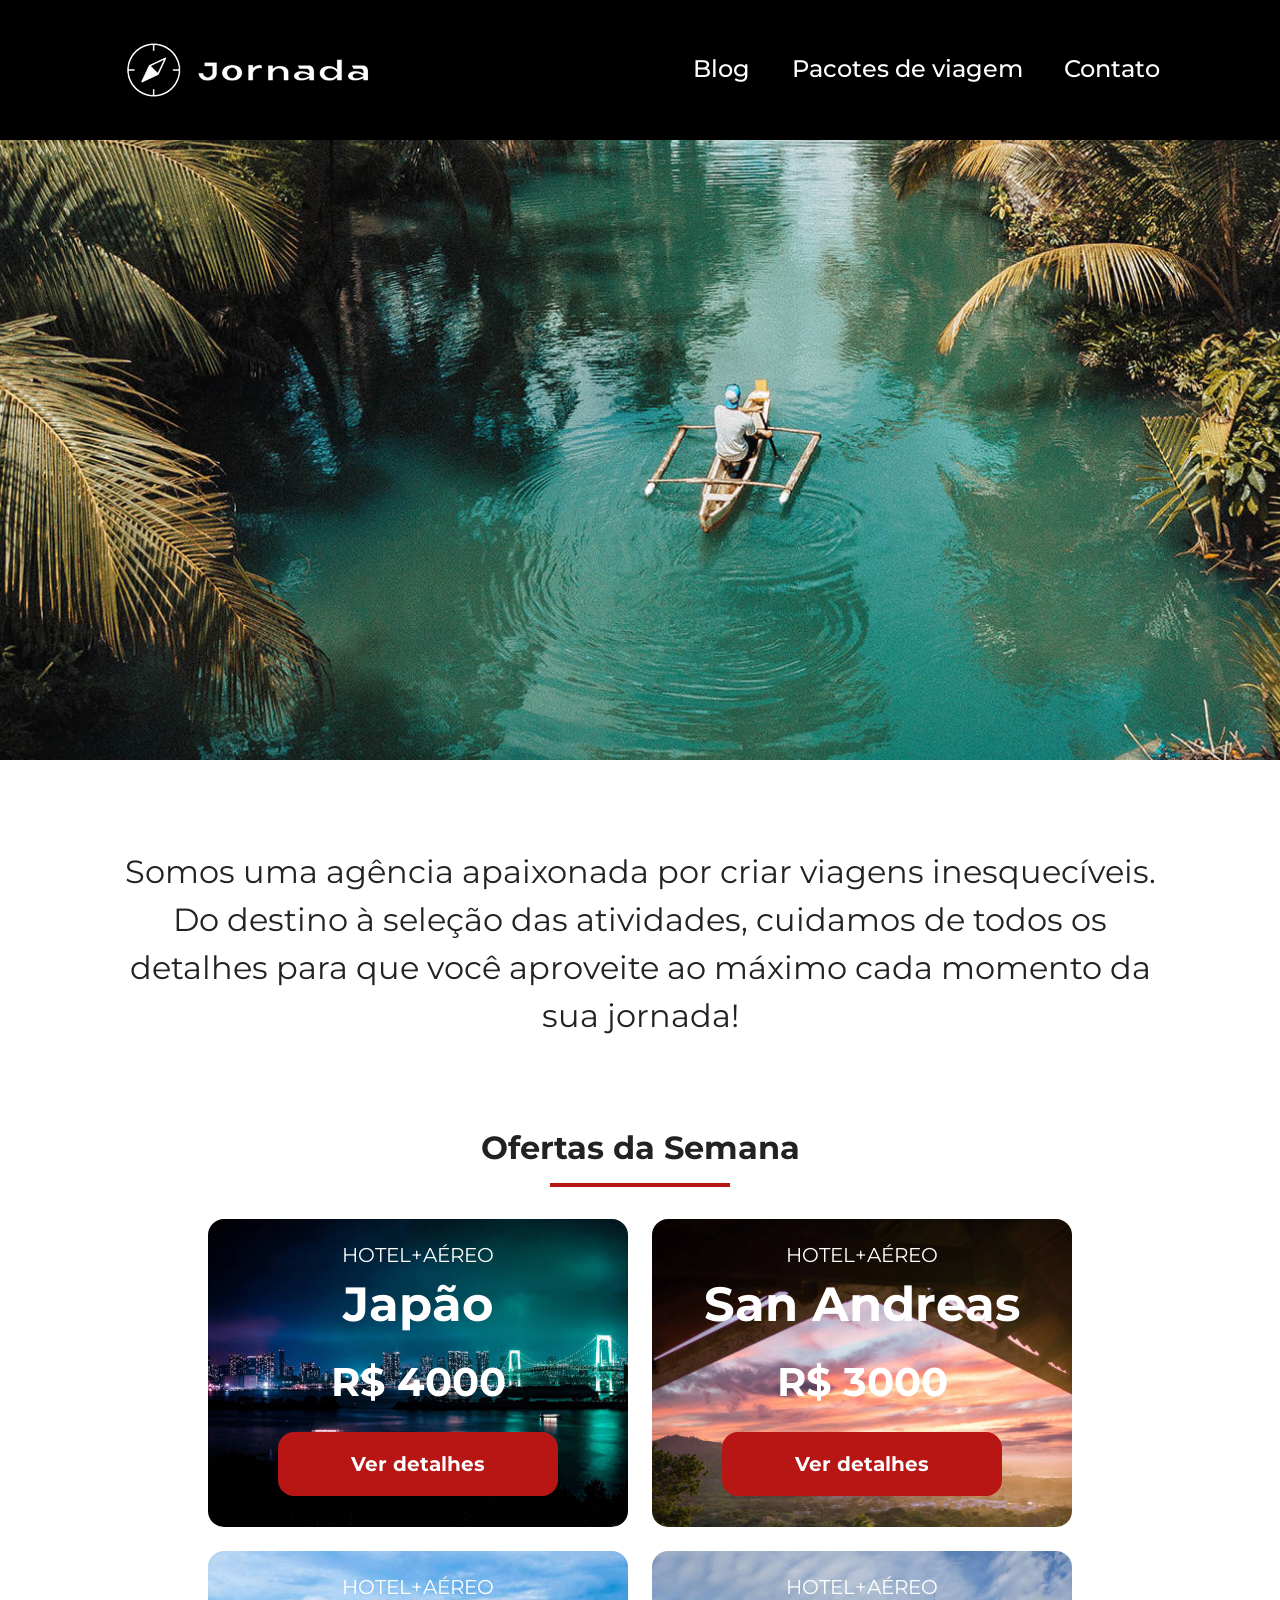
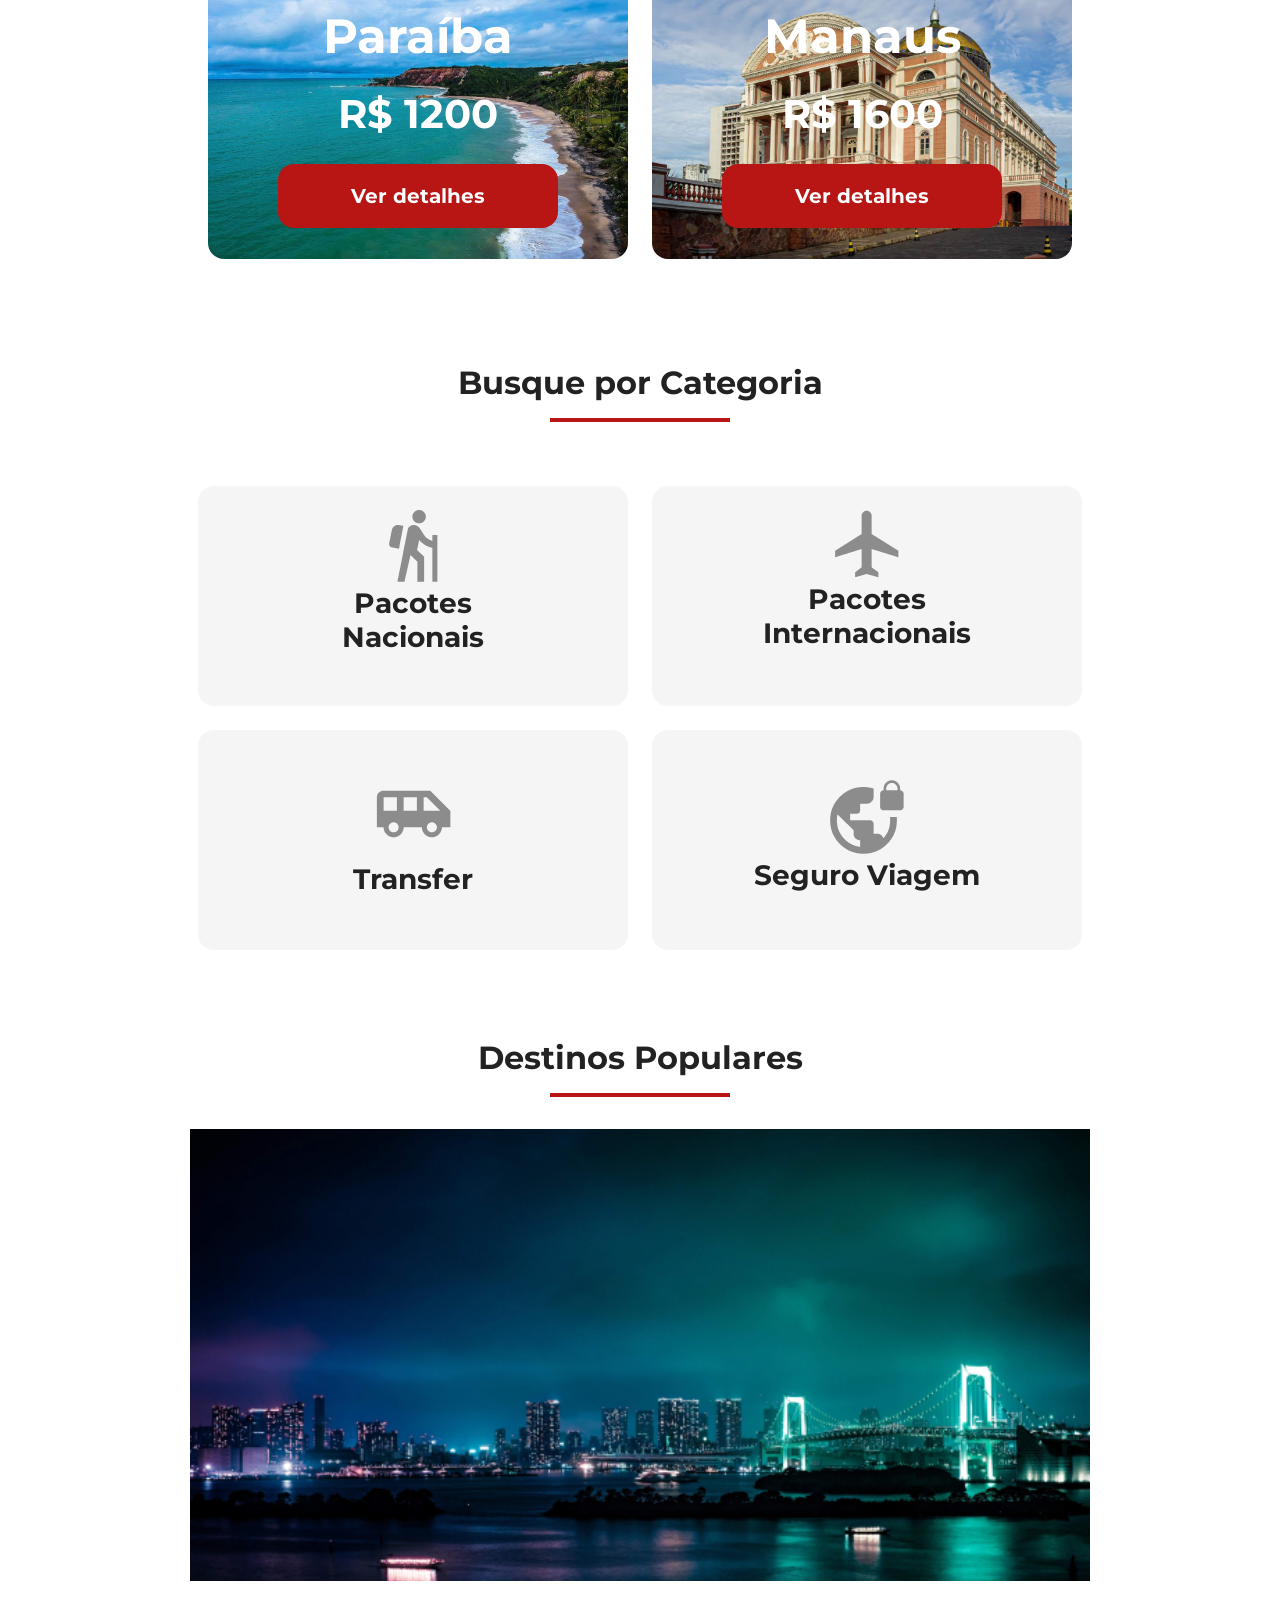
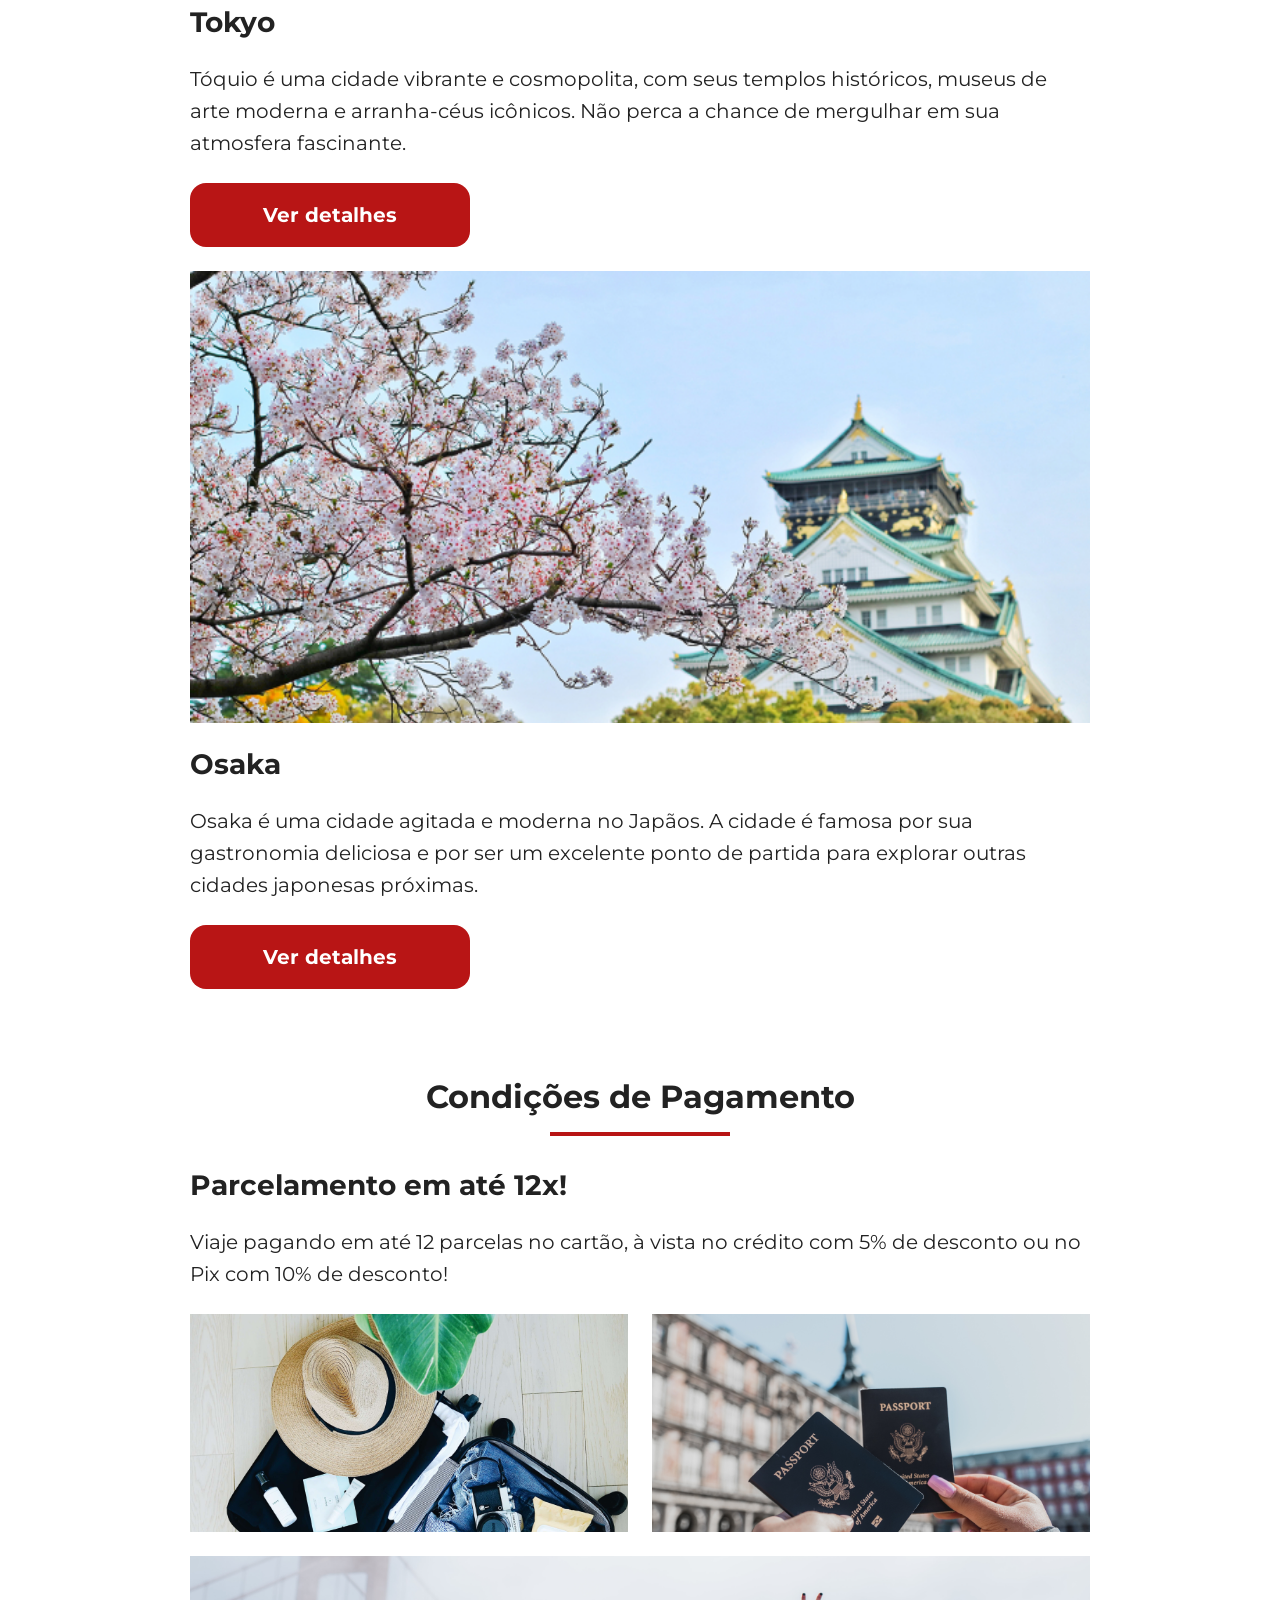
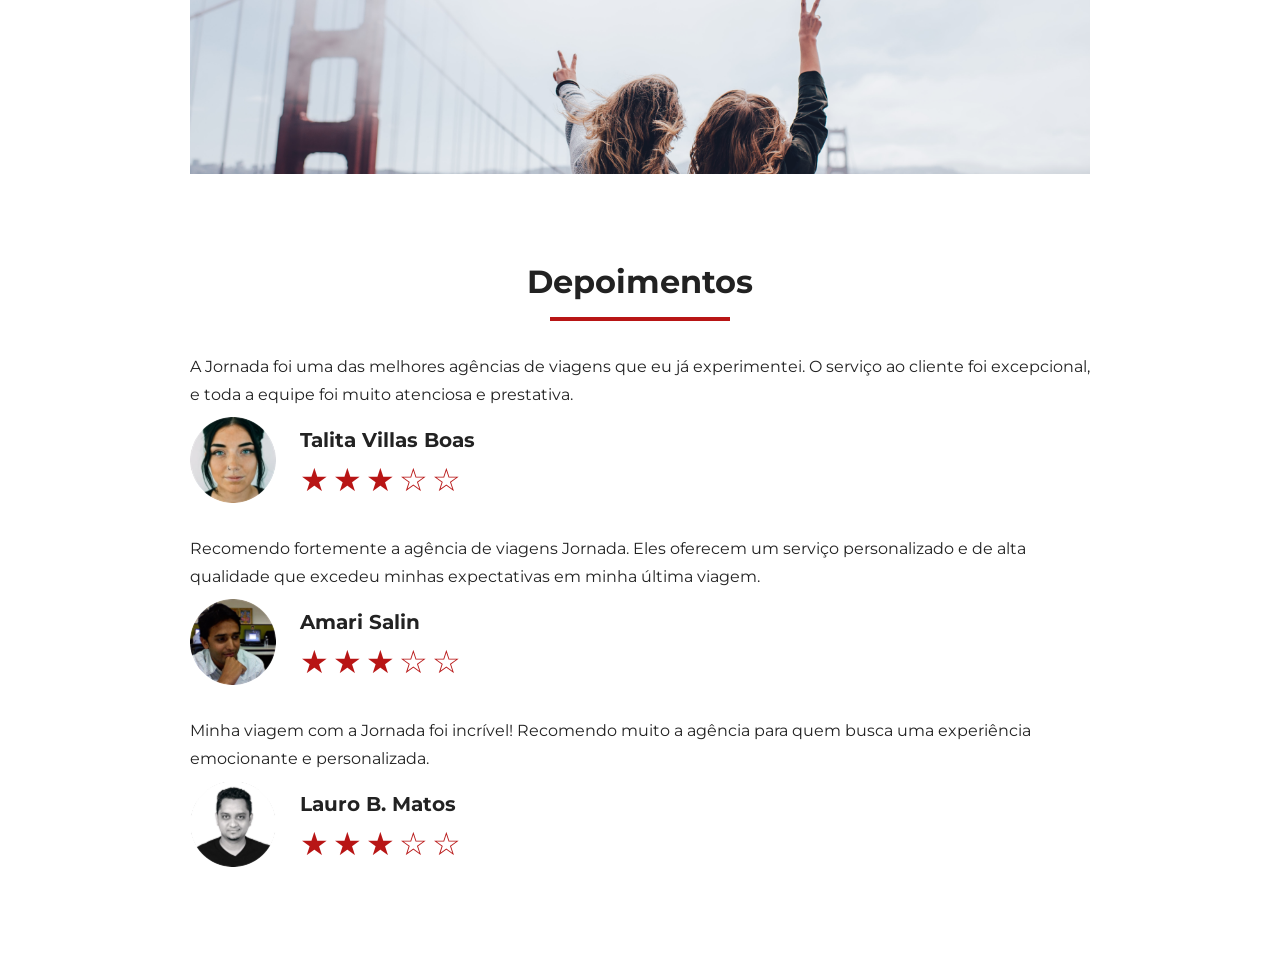
==== index.html @ 5714c0bf "Finaliza estilos do mobile" ====
<!DOCTYPE html>
<html lang="pt-BR">
  <head>
    <meta charset="UTF-8" />
    <meta name="viewport" content="width=device-width, initial-scale=1.0" />
    <link rel="stylesheet" href="./css/style.css" />
    <title>Jornada Viagens</title>
  </head>
  <body>
    <header class="main-header">
      <a class="logo" href="index.html" title="voltar para a página inicial">
        <img
          class="img-mobile"
          src="img/bussola-jornada-branco.png"
          alt="Bussola do logo Jornada Viagens na cor branca"
        />
        <img
          class="img-desktop"
          src="img/bussola-texto-jornada-branco.png"
          alt="Logo Jornada Viagens na cor branca"
        />
      </a>
      <div class="navigation-menu">
        <label for="menu">
          <img src="img/menu.png" alt="menu" />
        </label>
        <input type="checkbox" id="menu" hidden />
        <nav>
          <ul class="list-links">
            <li>
              <a href="blog.html" target="_blank" title="Acessar Blog">Blog</a>
            </li>
            <li>
              <a
                href="pacotes.html"
                target="_blank"
                title="Acessar Pacotes de viagem"
                >Pacotes de viagem</a
              >
            </li>
            <li>
              <a href="contato.html" target="_blank" title="Acessar Contato"
                >Contato</a
              >
            </li>
          </ul>
        </nav>
      </div>
    </header>
    <section class="hero">
      <div class="hero-img"></div>
      <h2>
        Somos uma agência apaixonada por criar viagens inesquecíveis. Do destino
        à seleção das atividades, cuidamos de todos os detalhes para que você
        aproveite ao máximo cada momento da sua jornada!
      </h2>
    </section>
    <section class="offers">
      <div class="section-title">
        <h2>Ofertas da Semana</h2>
        <hr />
      </div>
      <div class="offers-cards">
        <article class="card japao">
          <header>
            <p>HOTEL+AÉREO</p>
            <h3>
              Japão <br />
              <span>R$ 4000</span>
            </h3>
          </header>
          <footer>
            <a href="#" class="button">Ver detalhes</a>
          </footer>
        </article>
        <article class="card san-andreas">
          <header>
            <p>HOTEL+AÉREO</p>
            <h3>
              San Andreas <br />
              <span>R$ 3000</span>
            </h3>
          </header>
          <footer>
            <a href="#" class="button">Ver detalhes</a>
          </footer>
        </article>
        <article class="card paraiba">
          <header>
            <p>HOTEL+AÉREO</p>
            <h3>
              Paraíba <br />
              <span>R$ 1200</span>
            </h3>
          </header>
          <footer>
            <a href="#" class="button">Ver detalhes</a>
          </footer>
        </article>
        <article class="card manaus">
          <header>
            <p>HOTEL+AÉREO</p>
            <h3>
              Manaus <br />
              <span>R$ 1600</span>
            </h3>
          </header>
          <footer>
            <a href="#" class="button">Ver detalhes</a>
          </footer>
        </article>
      </div>
    </section>
    <section class="categories">
      <div class="section-title">
        <h2>Busque por Categoria</h2>
        <hr />
      </div>
      <div class="categories-cards">
        <a
          class="card"
          href="#"
          target="_blank"
          title="Busque pela categoria Pacotes Nacionais"
        >
          <img
            src="img/icone-caminhada.png"
            alt="ícone cinza representando uma pessoa fazendo tracking"
          />
          <h3 class="content-title">
            Pacotes<br />
            Nacionais
          </h3>
        </a>

        <a
          class="card"
          href="#"
          target="_blank"
          title="Busque pela categoria Pacotes Internacionais"
        >
          <img
            src="img/icone-aviao.png"
            alt="ícone cinza representando um avião"
          />
          <h3 class="content-title">
            Pacotes <br />
            Internacionais
          </h3>
        </a>
        <a
          class="card single-line transfer"
          href="#"
          target="_blank"
          title="Busque pela categoria Transfer"
        >
          <img
            src="img/icone-onibus.png"
            alt="ícone cinza representando um ônibus"
          />
          <h3 class="content-title">Transfer</h3>
        </a>
        <a
          class="card single-line"
          href="#"
          target="_blank"
          title="Busque pela categoria Seguro Viagem"
        >
          <img
            src="img/icone-planeta.png"
            alt="ícone cinza representando o planeta terra com um cadeado"
          />
          <h3 class="content-title">Seguro Viagem</h3>
        </a>
      </div>
    </section>
    <section class="destinations">
      <div class="section-title">
        <h2>Destinos Populares</h2>
        <hr />
      </div>
      <div class="destination-items">
        <article class="item tokyo">
          <header>
            <div class="img-item"></div>
            <h4 class="content-title">Tokyo</h4>
          </header>
          <p class="content-text">
            Tóquio é uma cidade vibrante e cosmopolita, com seus templos
            históricos, museus de arte moderna e arranha-céus icônicos. Não
            perca a chance de mergulhar em sua atmosfera fascinante.
          </p>
          <footer>
            <a
              href="#"
              class="button"
              target="_blank"
              title="Veja mais detalhes do destino Tokyo"
              >Ver detalhes</a
            >
          </footer>
        </article>
        <article class="item osaka">
          <header>
            <div class="img-item"></div>
            <h4 class="content-title">Osaka</h4>
          </header>
          <p class="content-text">
            Osaka é uma cidade agitada e moderna no Japãos. A cidade é famosa
            por sua gastronomia deliciosa e por ser um excelente ponto de
            partida para explorar outras cidades japonesas próximas.
          </p>
          <footer>
            <a
              href="#"
              class="button"
              target="_blank"
              title="Veja mais detalhes do destino Osaka"
              >Ver detalhes</a
            >
          </footer>
        </article>
      </div>
    </section>
    <section class="payments">
      <div class="section-title">
        <h2>Condições de Pagamento</h2>
        <hr />
      </div>
      <div class="content-container">
        <div class="text-content">
          <h3 class="content-title">Parcelamento em até 12x!</h3>
          <p class="content-text">
            Viaje pagando em até 12 parcelas no cartão, à vista no crédito com
            5% de desconto ou no Pix com 10% de desconto!
          </p>
        </div>
        <div class="image-gallery">
          <div class="image first"></div>
          <div class="image second"></div>
          <div class="image thirdy colspan-2"></div>
        </div>
      </div>
    </section>
    <section class="testimonial">
      <div class="section-title">
        <h2>Depoimentos</h2>
        <hr />
      </div>
      <div class="testimonial-container">
        <article>
          <header>
            <p>
              A Jornada foi uma das melhores agências de viagens que eu já
              experimentei. O serviço ao cliente foi excepcional, e toda a
              equipe foi muito atenciosa e prestativa.
            </p>
          </header>
          <footer>
            <img
              src="img/avatar-talita.png"
              alt="imagem de perfil da cliente Talita Villas Boas"
            />
            <div class="profile-content">
              <h4>Talita Villas Boas</h4>
              <div class="rating">
                <span class="star">★</span>
                <span class="star">★</span>
                <span class="star">★</span>
                <span class="star">☆</span>
                <span class="star">☆</span>
              </div>
            </div>
          </footer>
        </article>
        <article>
          <header>
            <p>
              Recomendo fortemente a agência de viagens Jornada. Eles oferecem
              um serviço personalizado e de alta qualidade que excedeu minhas
              expectativas em minha última viagem.
            </p>
          </header>
          <footer>
            <img
              src="img/avatar-amari.png"
              alt="imagem de perfil do cliente Amari Salin"
            />
            <div class="profile-content">
              <h4>Amari Salin</h4>
              <div class="rating">
                <span class="star">★</span>
                <span class="star">★</span>
                <span class="star">★</span>
                <span class="star">☆</span>
                <span class="star">☆</span>
              </div>
            </div>
          </footer>
        </article>
        <article>
          <header>
            <p>
              Minha viagem com a Jornada foi incrível! Recomendo muito a agência
              para quem busca uma experiência emocionante e personalizada.
            </p>
          </header>
          <footer>
            <img
              src="img/avatar-lauro.png"
              alt="imagem de perfil do cliente Lauro B. Matos"
            />
            <div class="profile-content">
              <h4>Lauro B. Matos</h4>
              <div class="rating">
                <span class="star">★</span>
                <span class="star">★</span>
                <span class="star">★</span>
                <span class="star">☆</span>
                <span class="star">☆</span>
              </div>
            </div>
          </footer>
        </article>
      </div>
    </section>
  </body>
</html>
---- css/style.css ----
@import url(global.css);
@import url(header.css);
@import url(hero.css);
@import url(offers.css);
@import url(categories.css);
@import url(destinations.css);
@import url(payments.css);
@import url(testimonials.css);
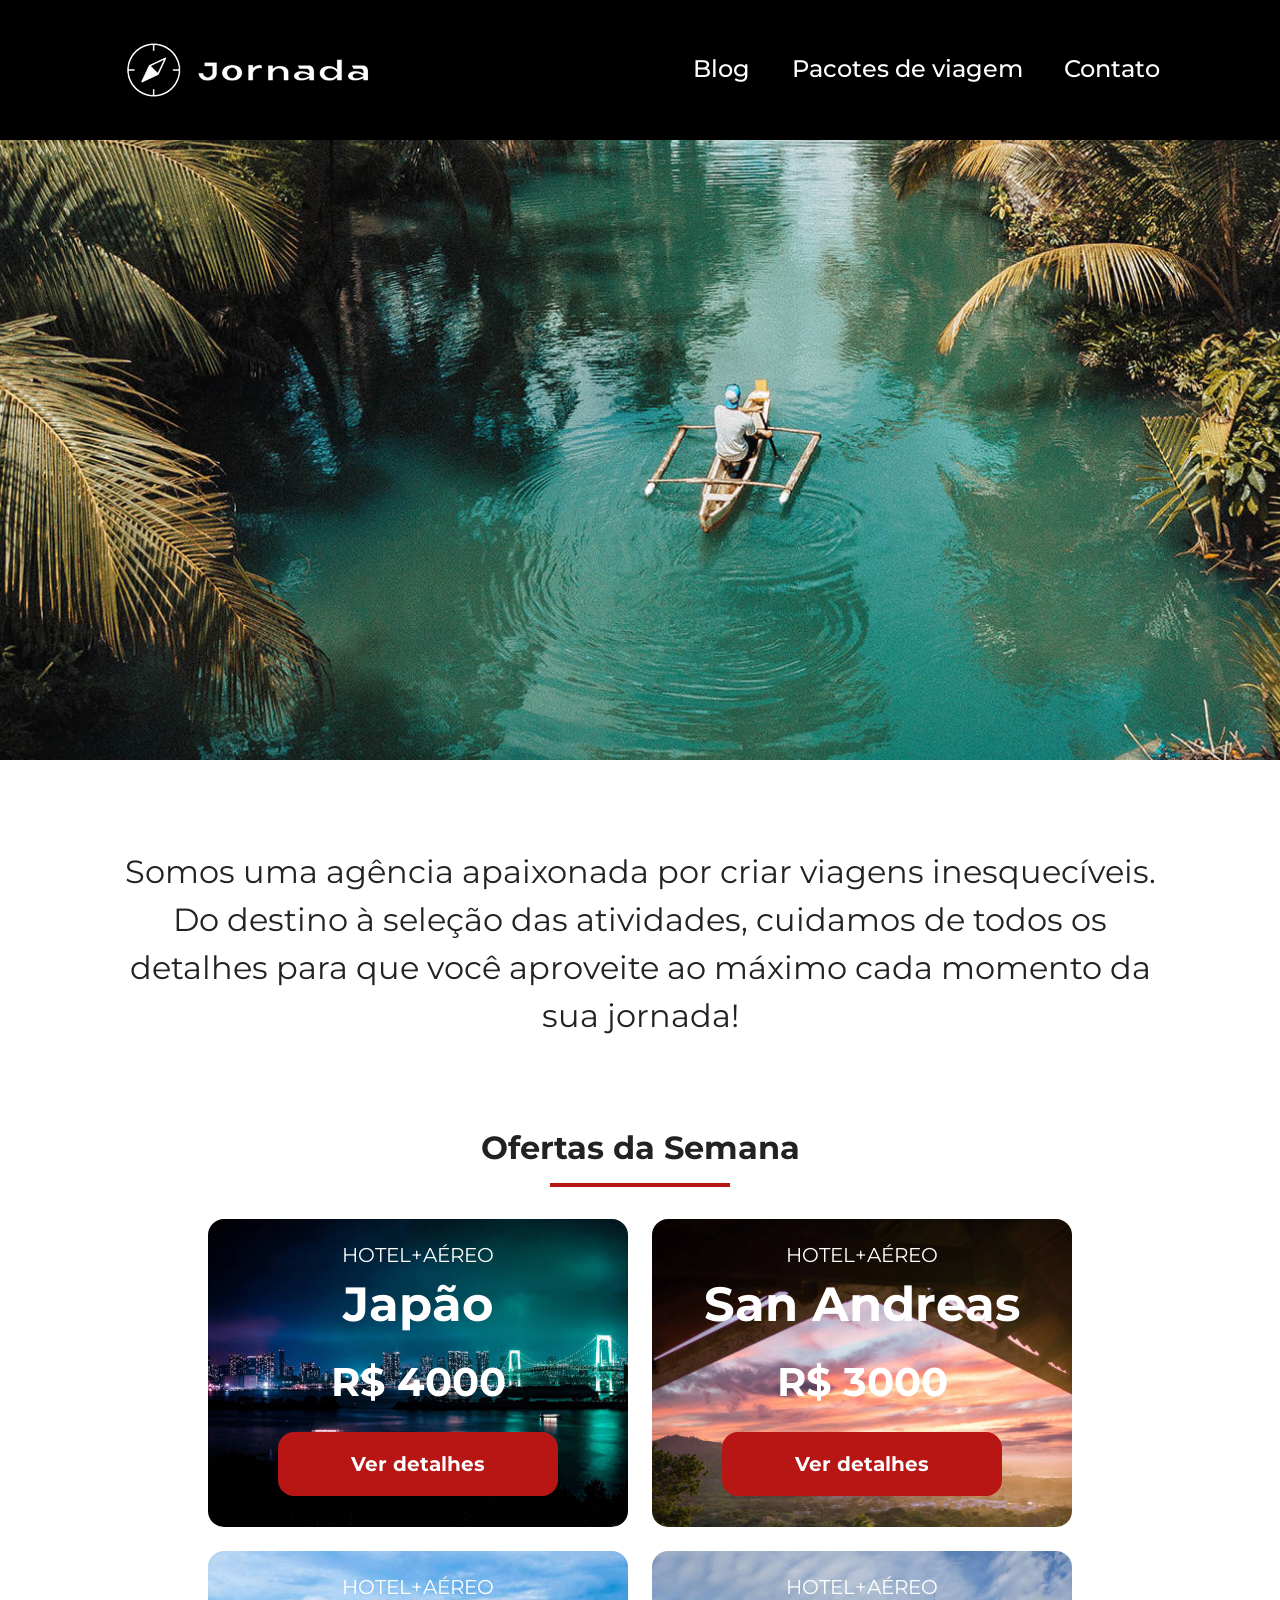
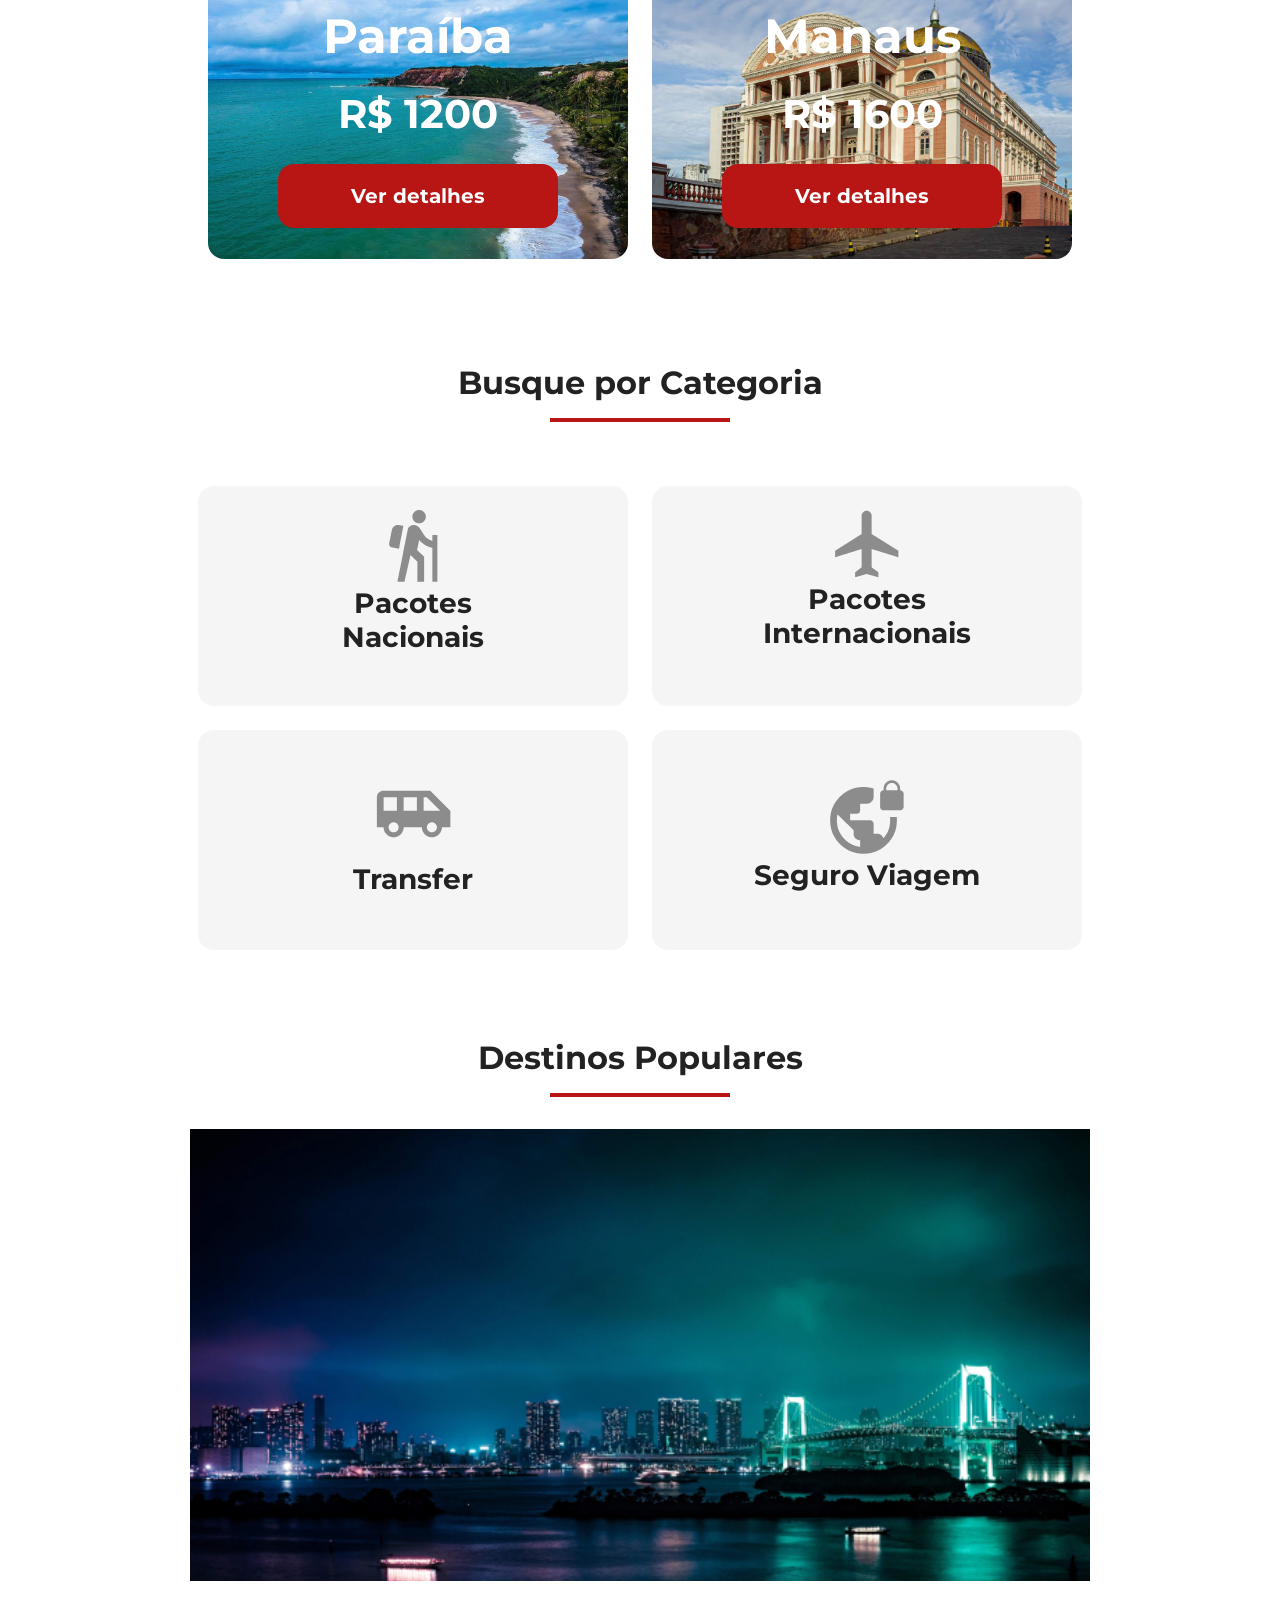
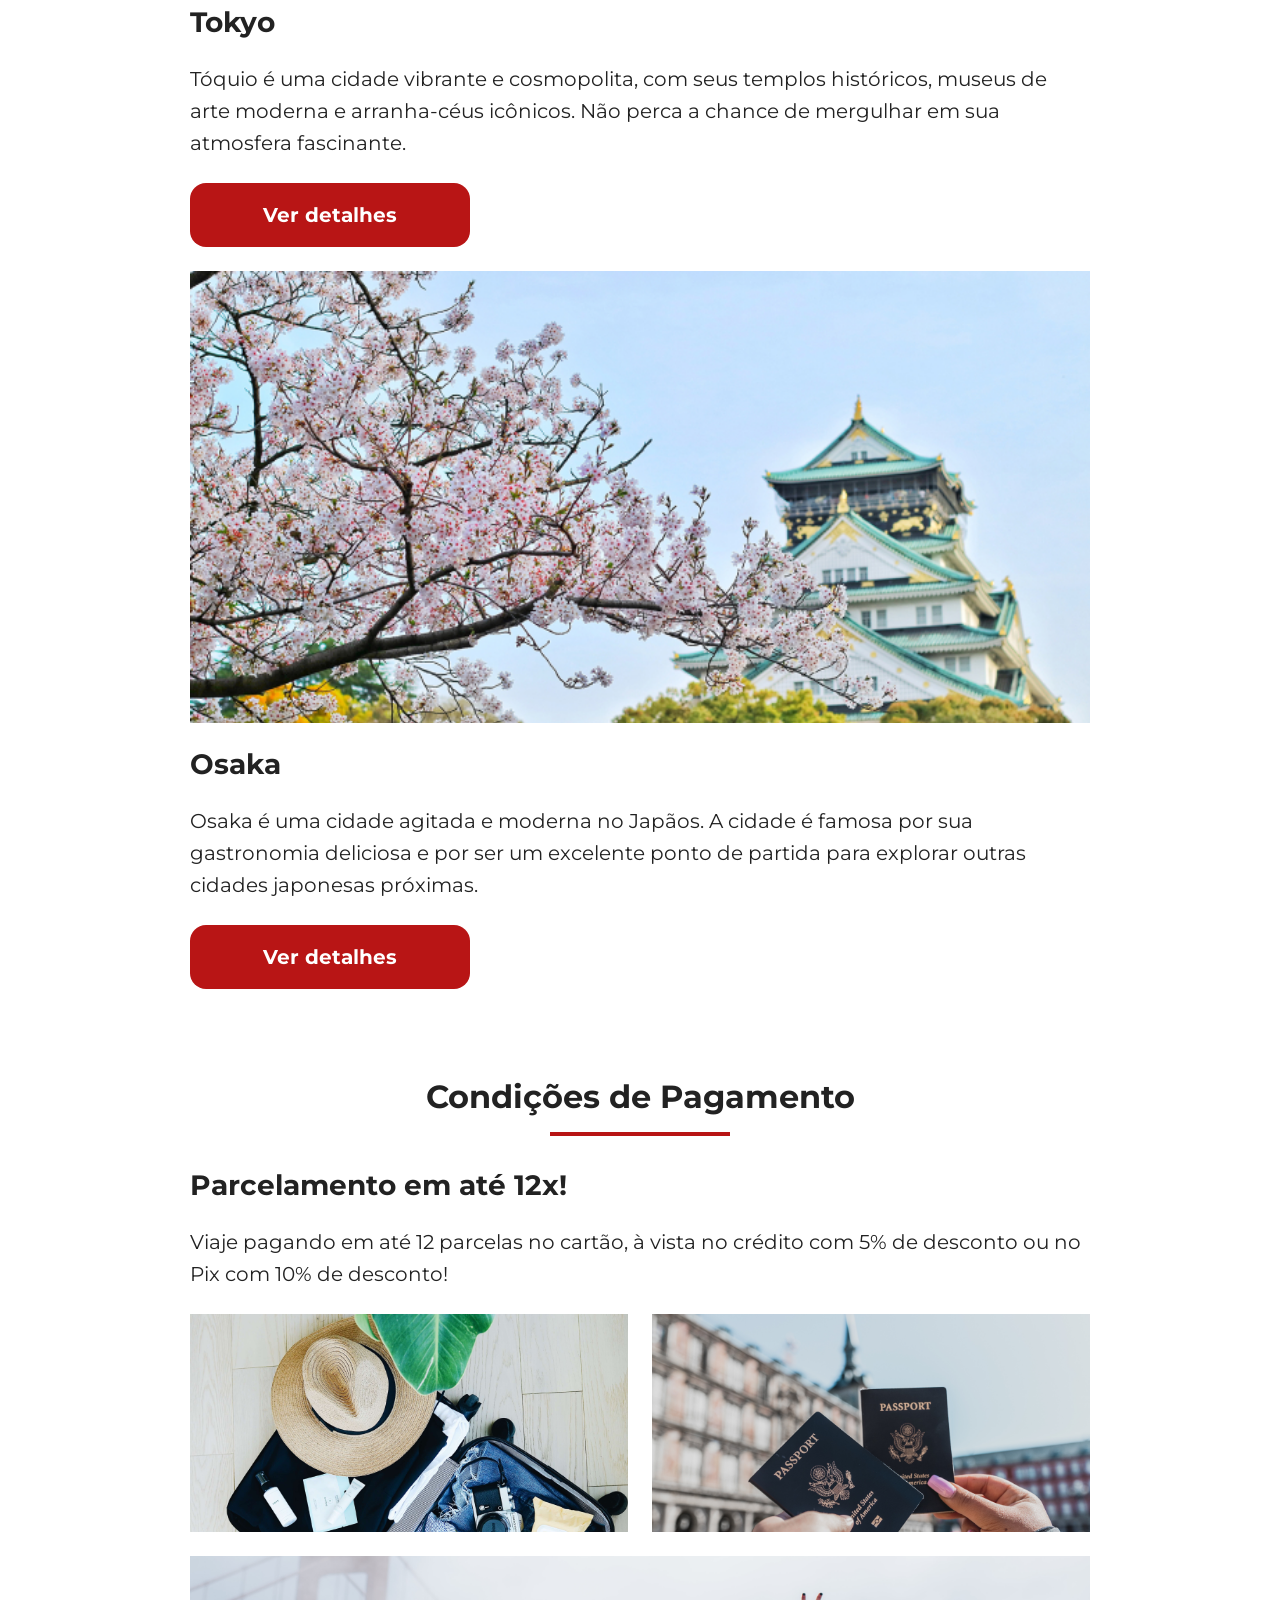
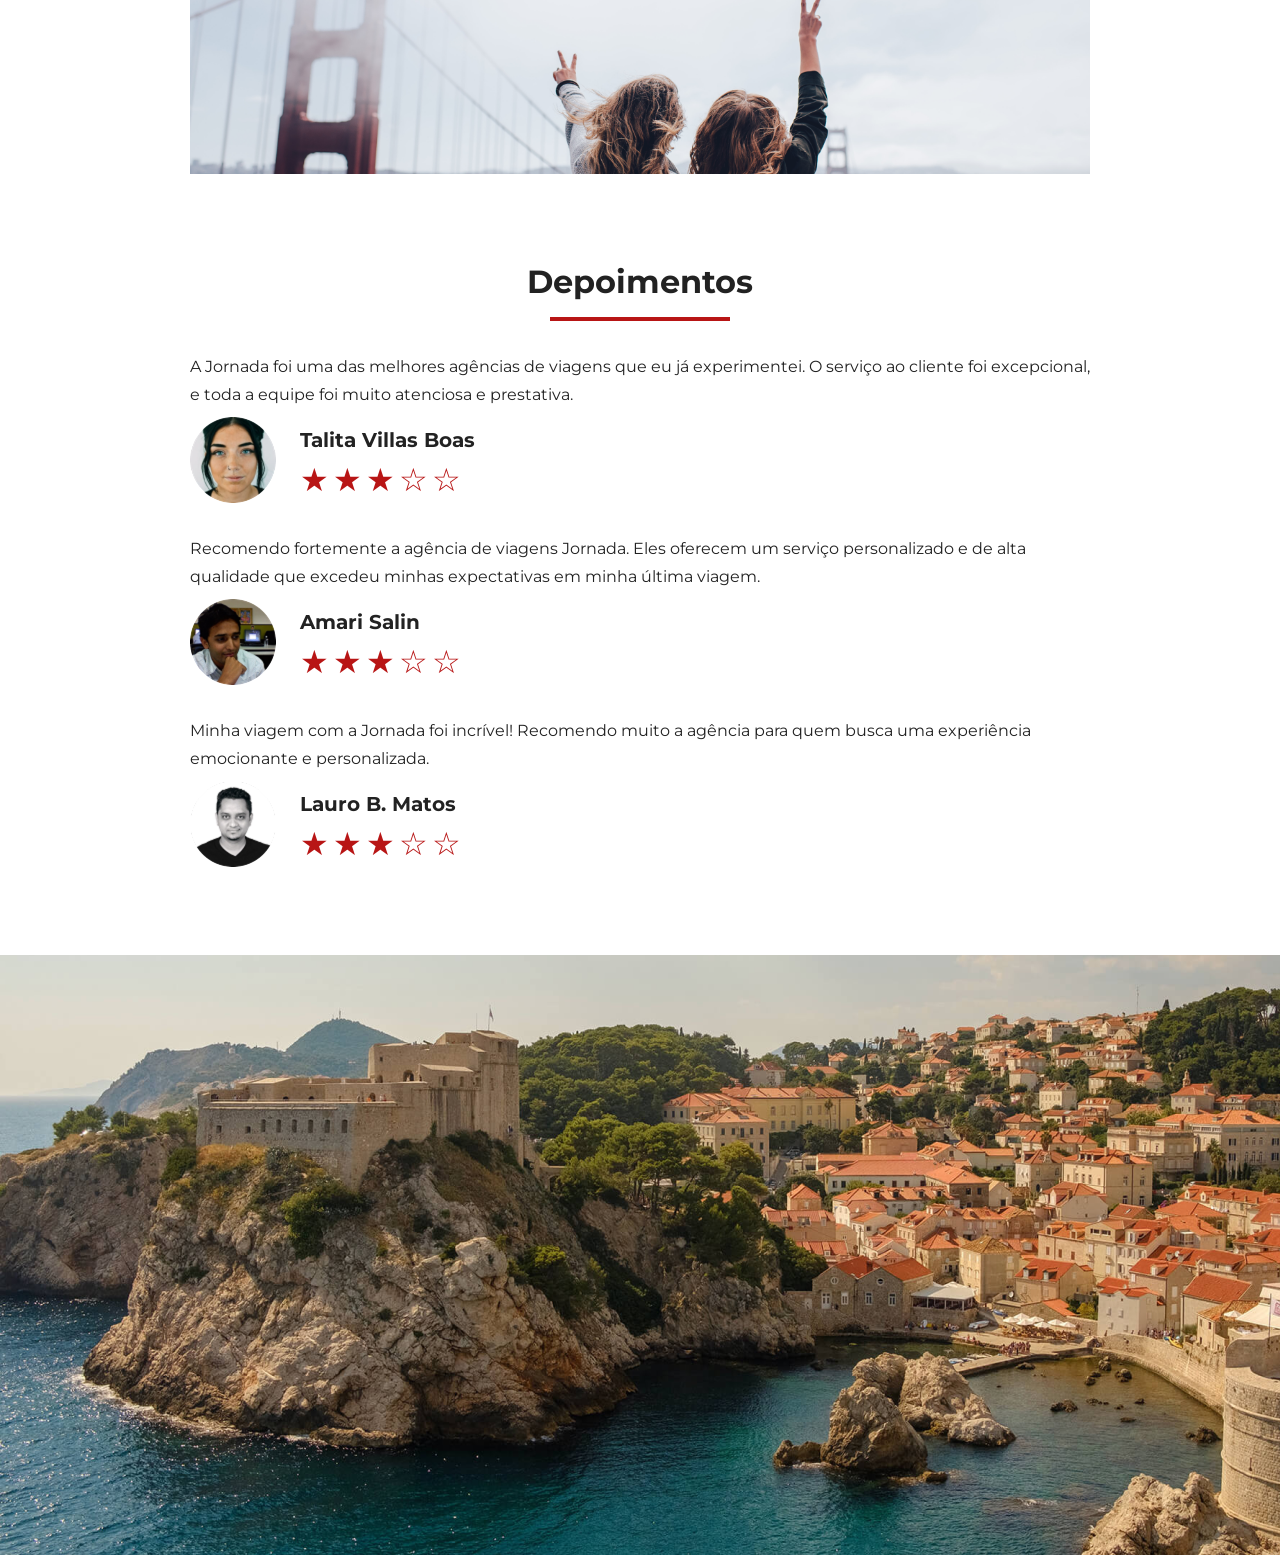
==== commit dcad9abc: "Finaliza bottom-hero" ====
--- a/index.html
+++ b/index.html
@@ -324,5 +324,8 @@
         </article>
       </div>
     </section>
+    <section class="bottom-hero">
+      <div class="hero-img"></div>
+    </section>
   </body>
 </html>
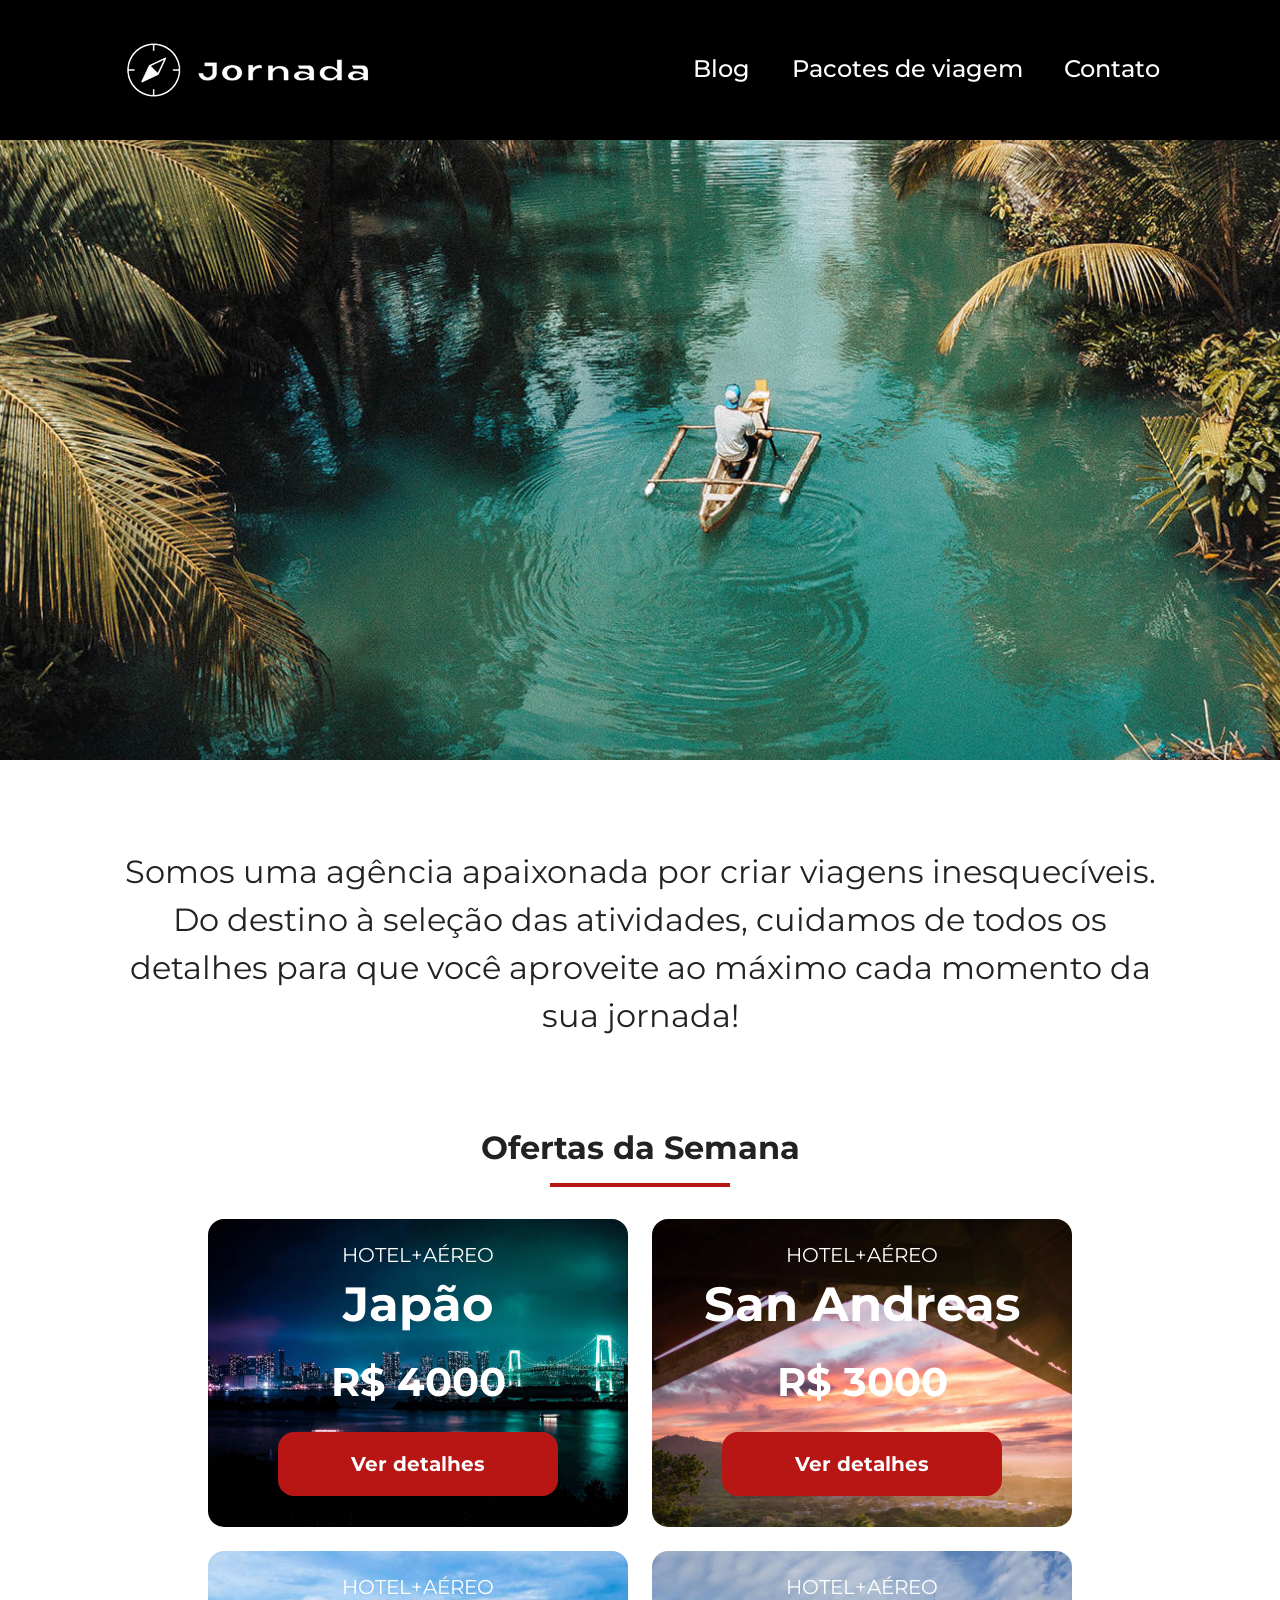
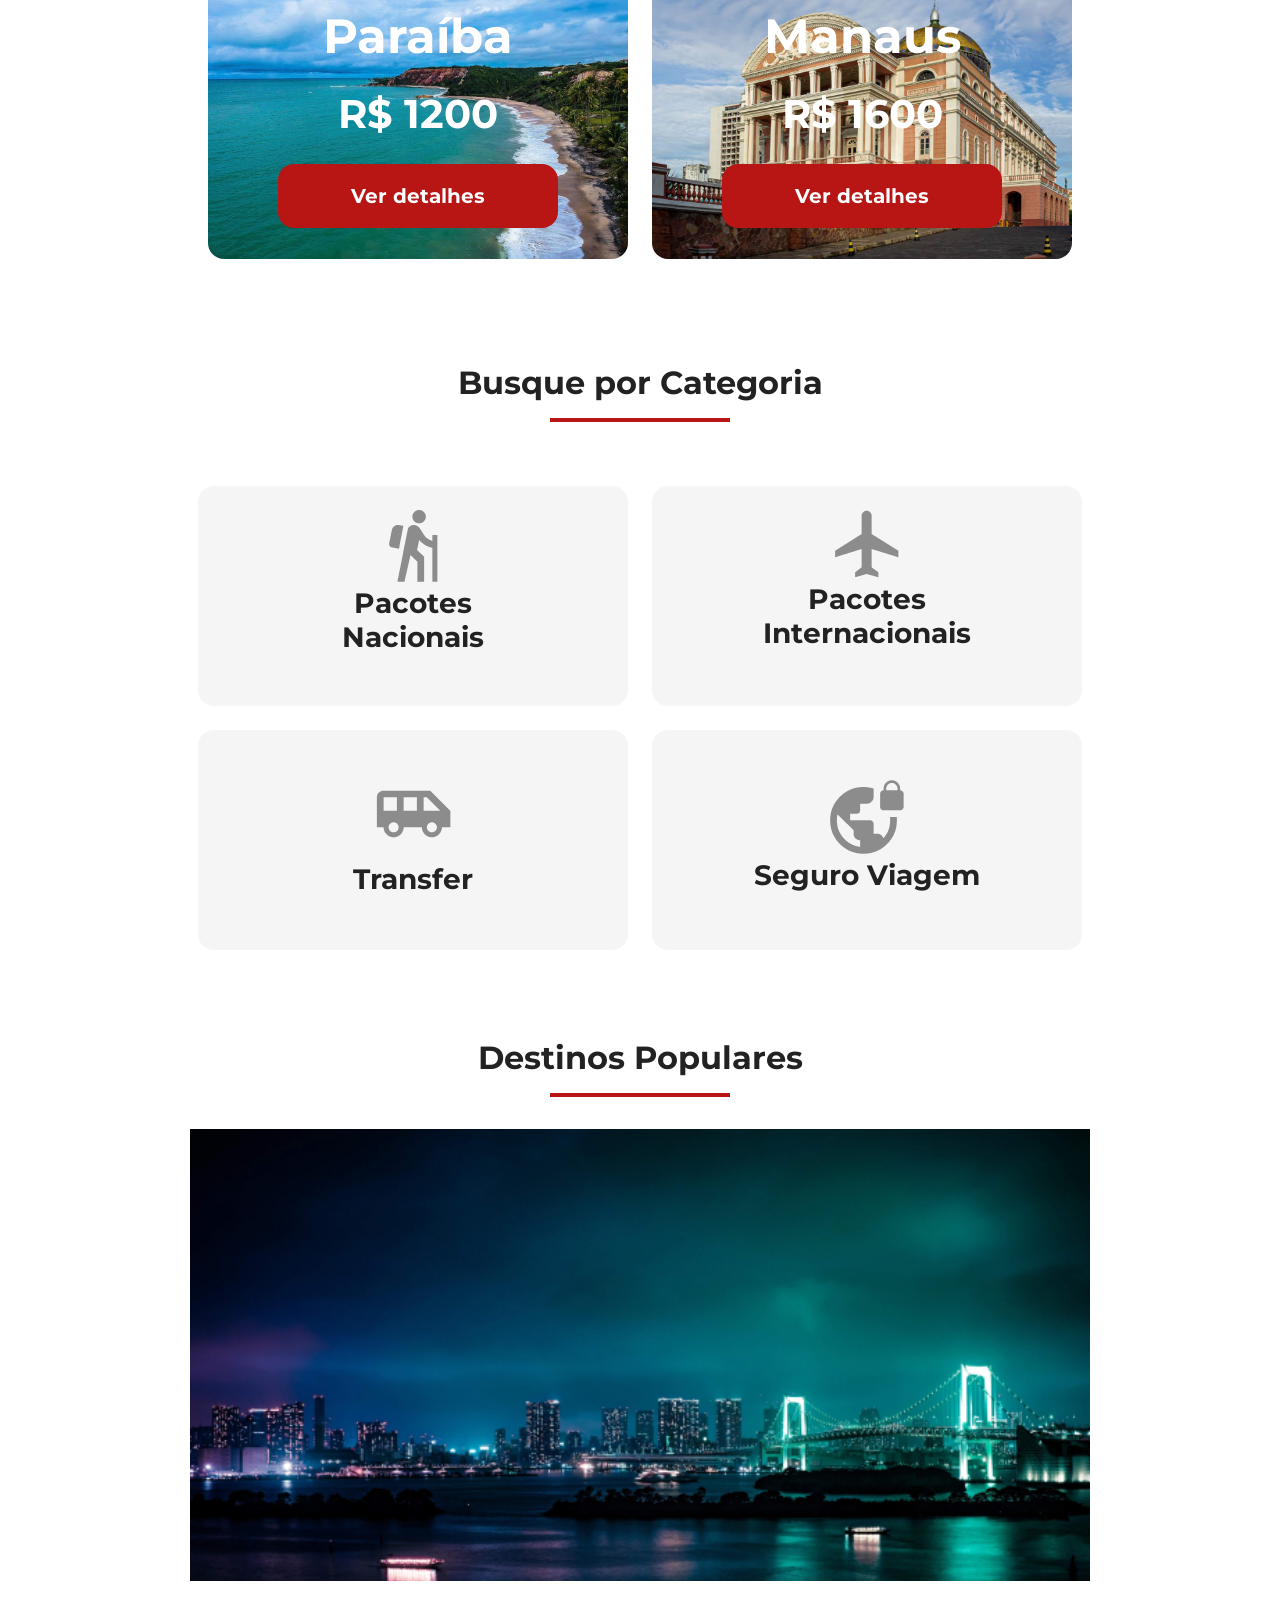
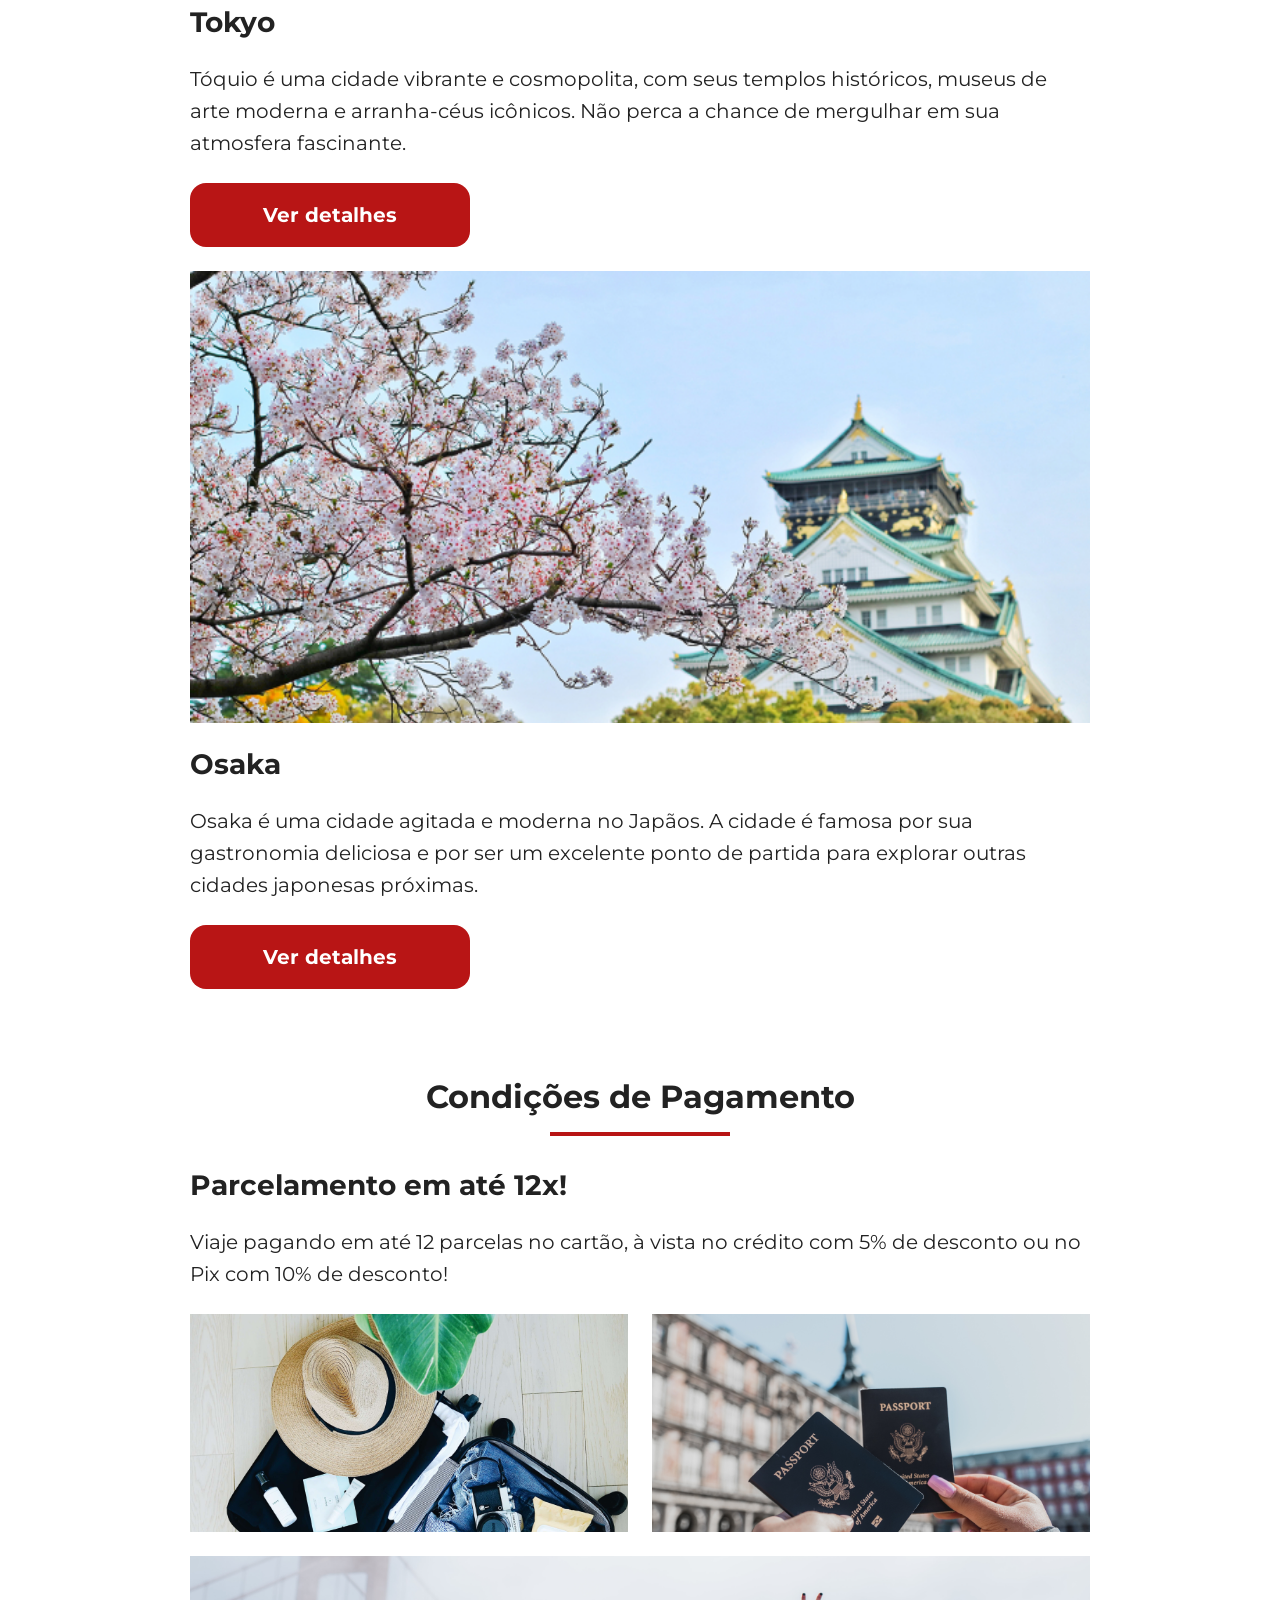
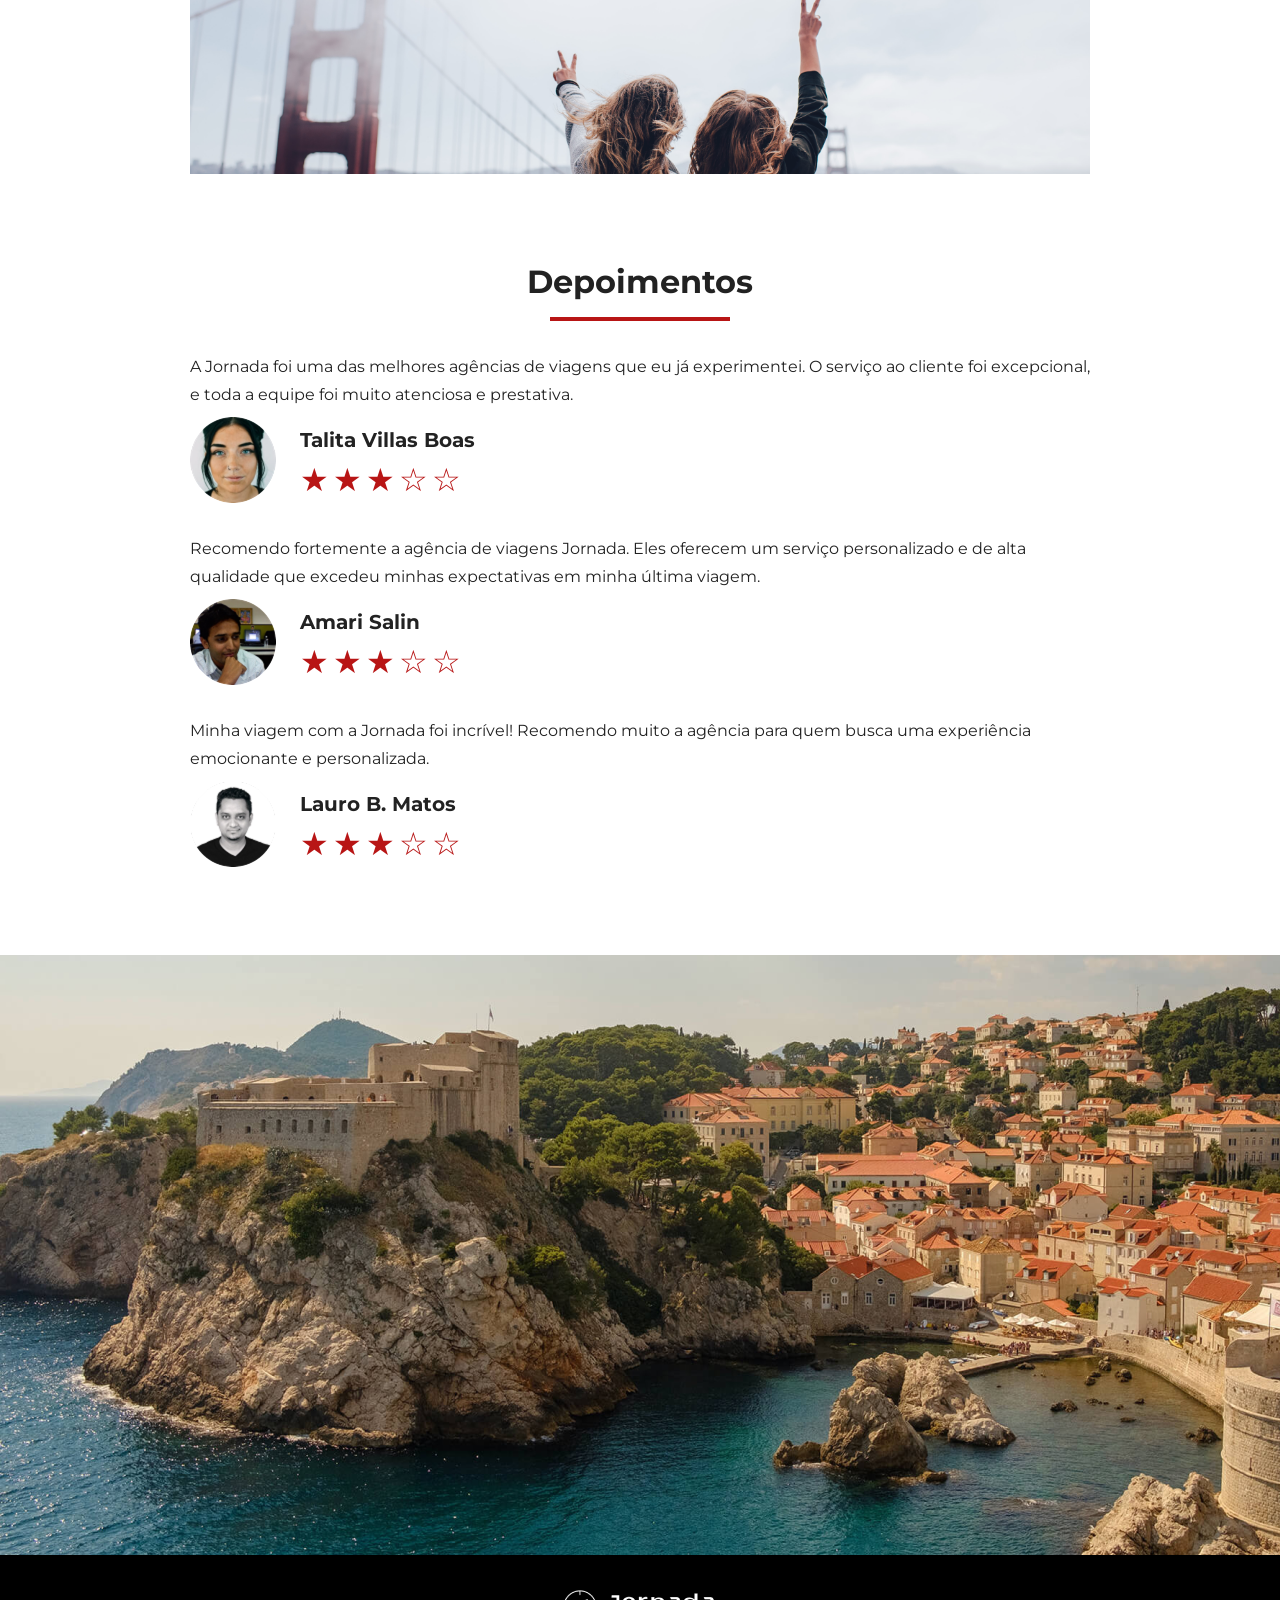
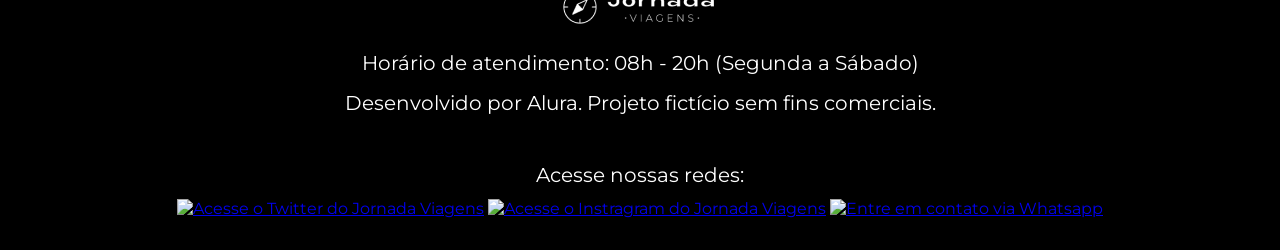
==== commit 199146da: "adiciona footer" ====
--- a/index.html
+++ b/index.html
@@ -327,5 +327,31 @@
     <section class="bottom-hero">
       <div class="hero-img"></div>
     </section>
+    <footer class="main-footer">
+      <div class="footer-content">
+        <img src="img/logo-footer.png" alt="logo completo Jornada Viagens" />
+        <p>Horário de atendimento: 08h - 20h (Segunda a Sábado)</p>
+        <p>Desenvolvido por Alura. Projeto fictício sem fins comerciais.</p>
+      </div>
+      <div class="footer-social">
+        <p>Acesse nossas redes:</p>
+
+        <a href="#" target="_blank"
+          ><img
+            src="img/icon-twitter.svg"
+            alt="Acesse o Twitter do Jornada Viagens"
+        /></a>
+
+        <a href="#" target="_blank"
+          ><img
+            src="img/icon-instragram.svg"
+            alt="Acesse o Instragram do Jornada Viagens"
+        /></a>
+
+        <a href="#" target="_blank"
+          ><img src="img/icon-whatsapp.svg" alt="Entre em contato via Whatsapp"
+        /></a>
+      </div>
+    </footer>
   </body>
 </html>
--- a/css/style.css
+++ b/css/style.css
@@ -5,4 +5,5 @@
 @import url(categories.css);
 @import url(destinations.css);
 @import url(payments.css);
-@import url(testimonials.css);+@import url(testimonials.css);
+@import url(footer.css);
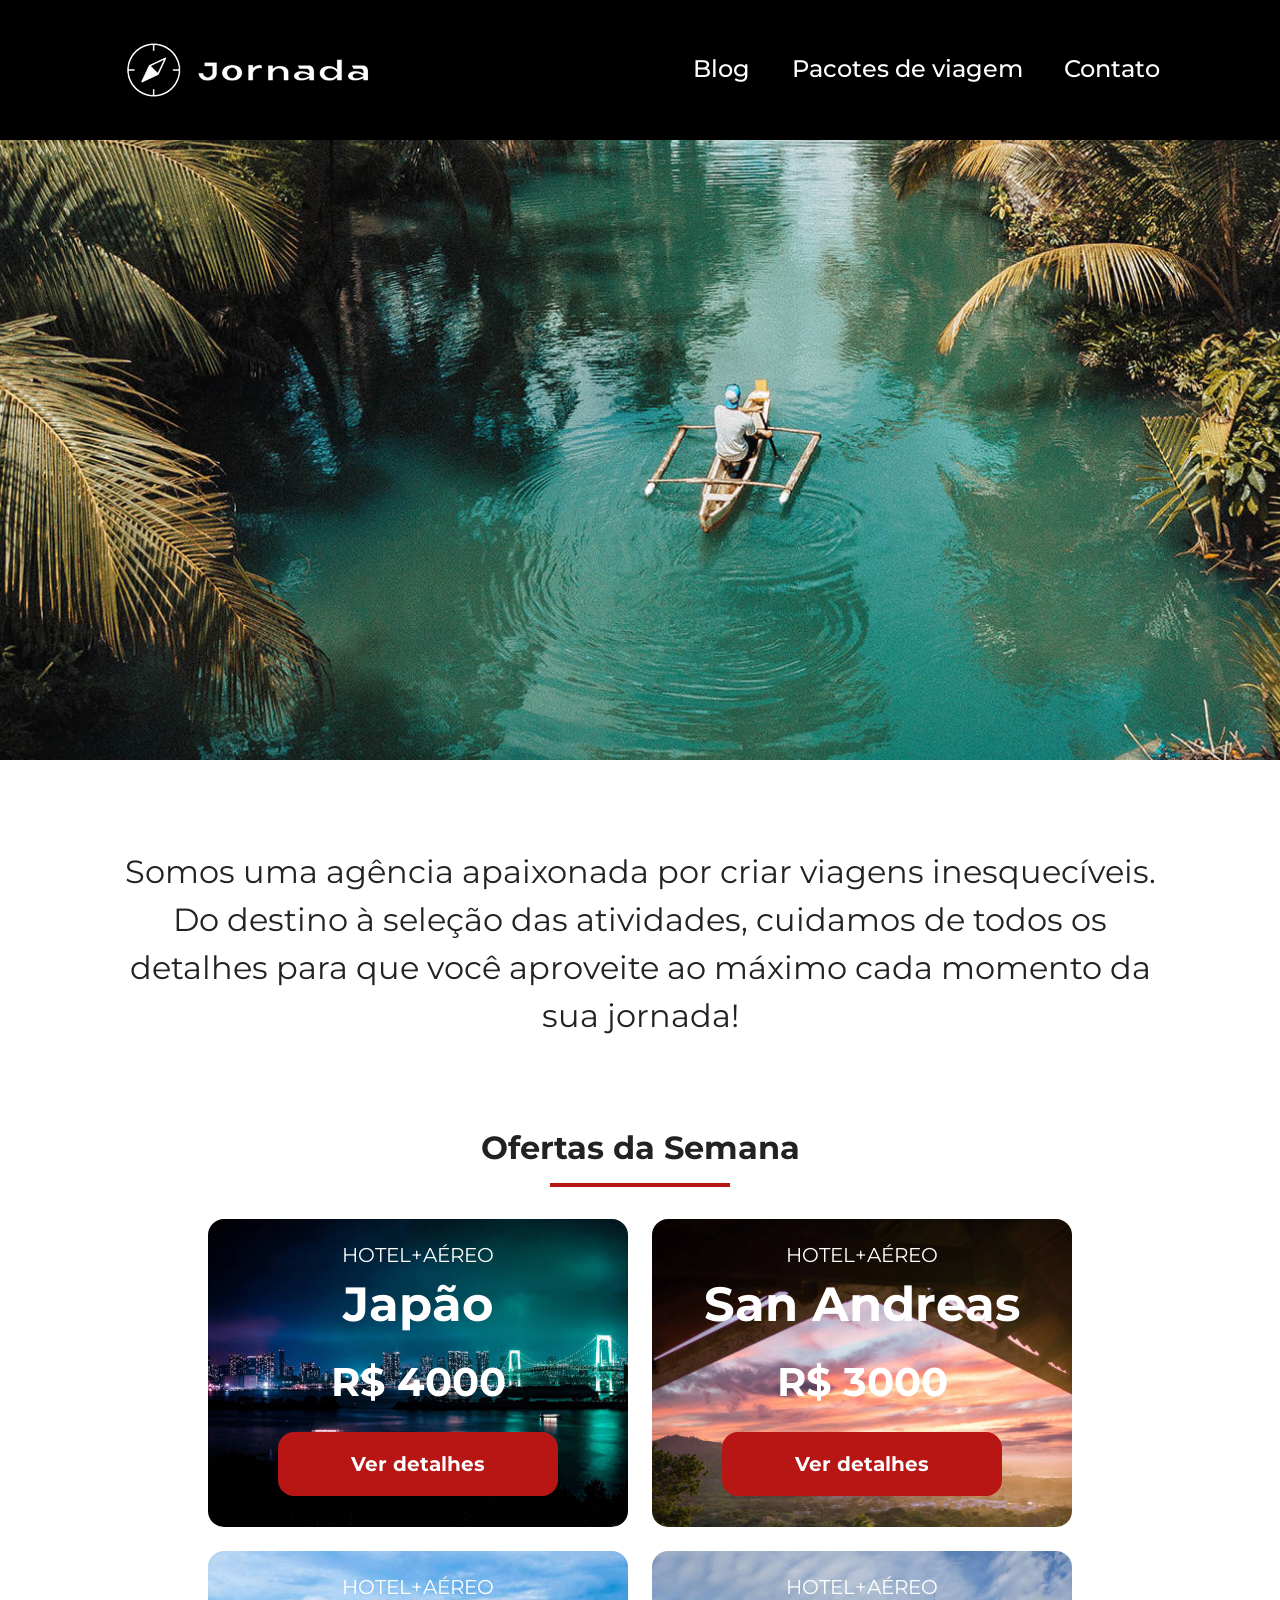
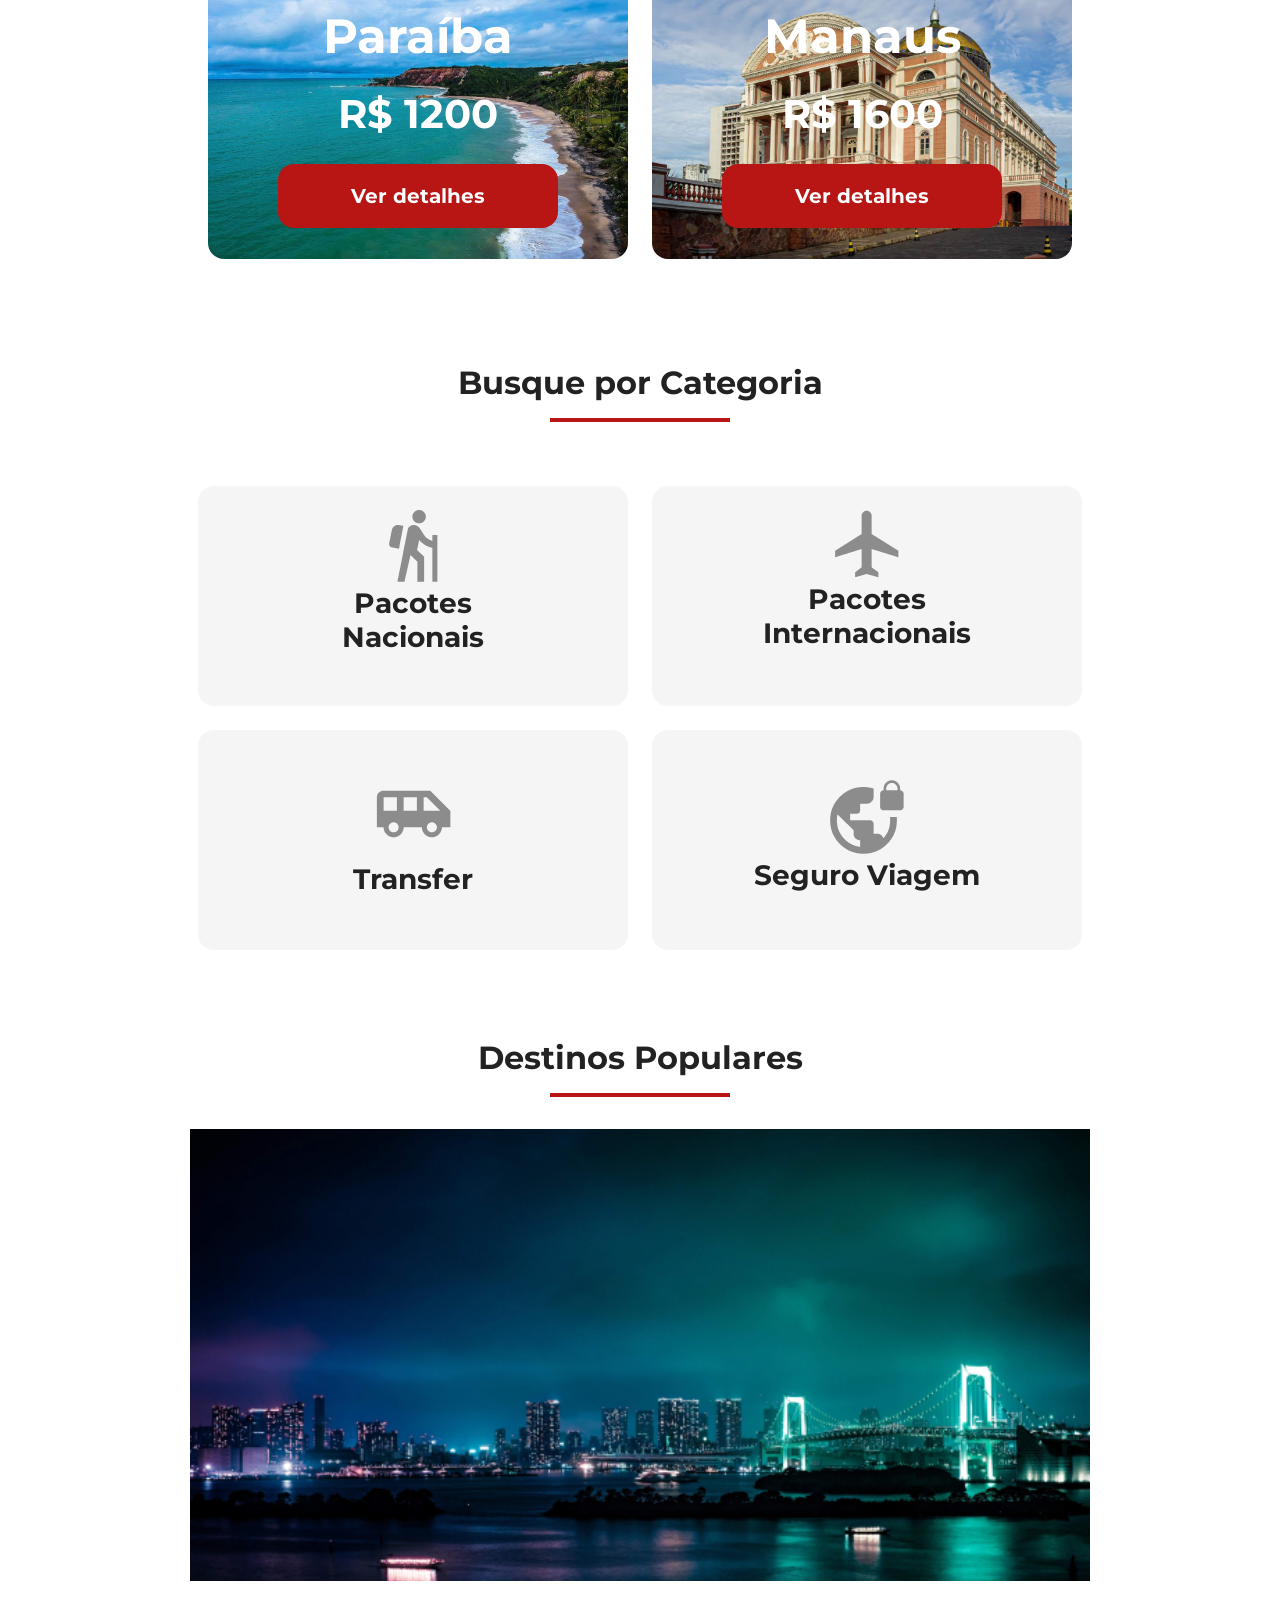
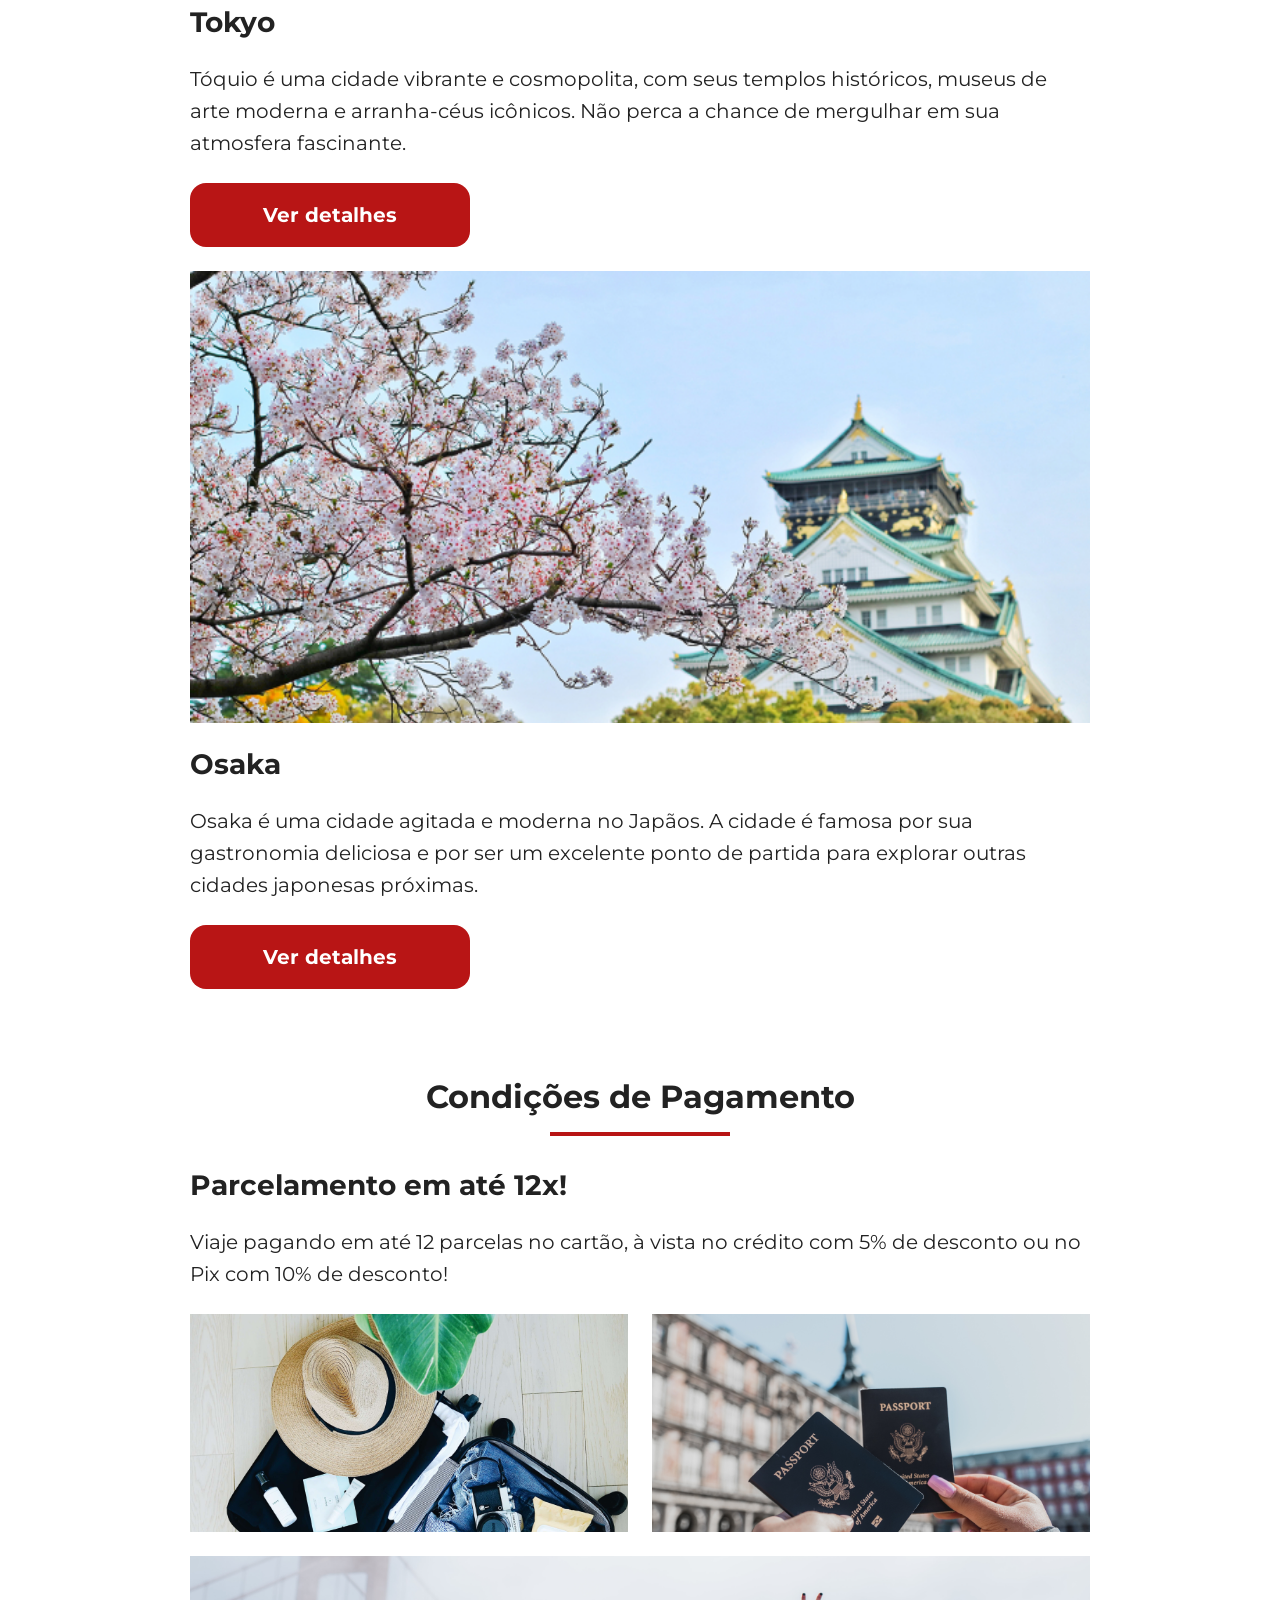
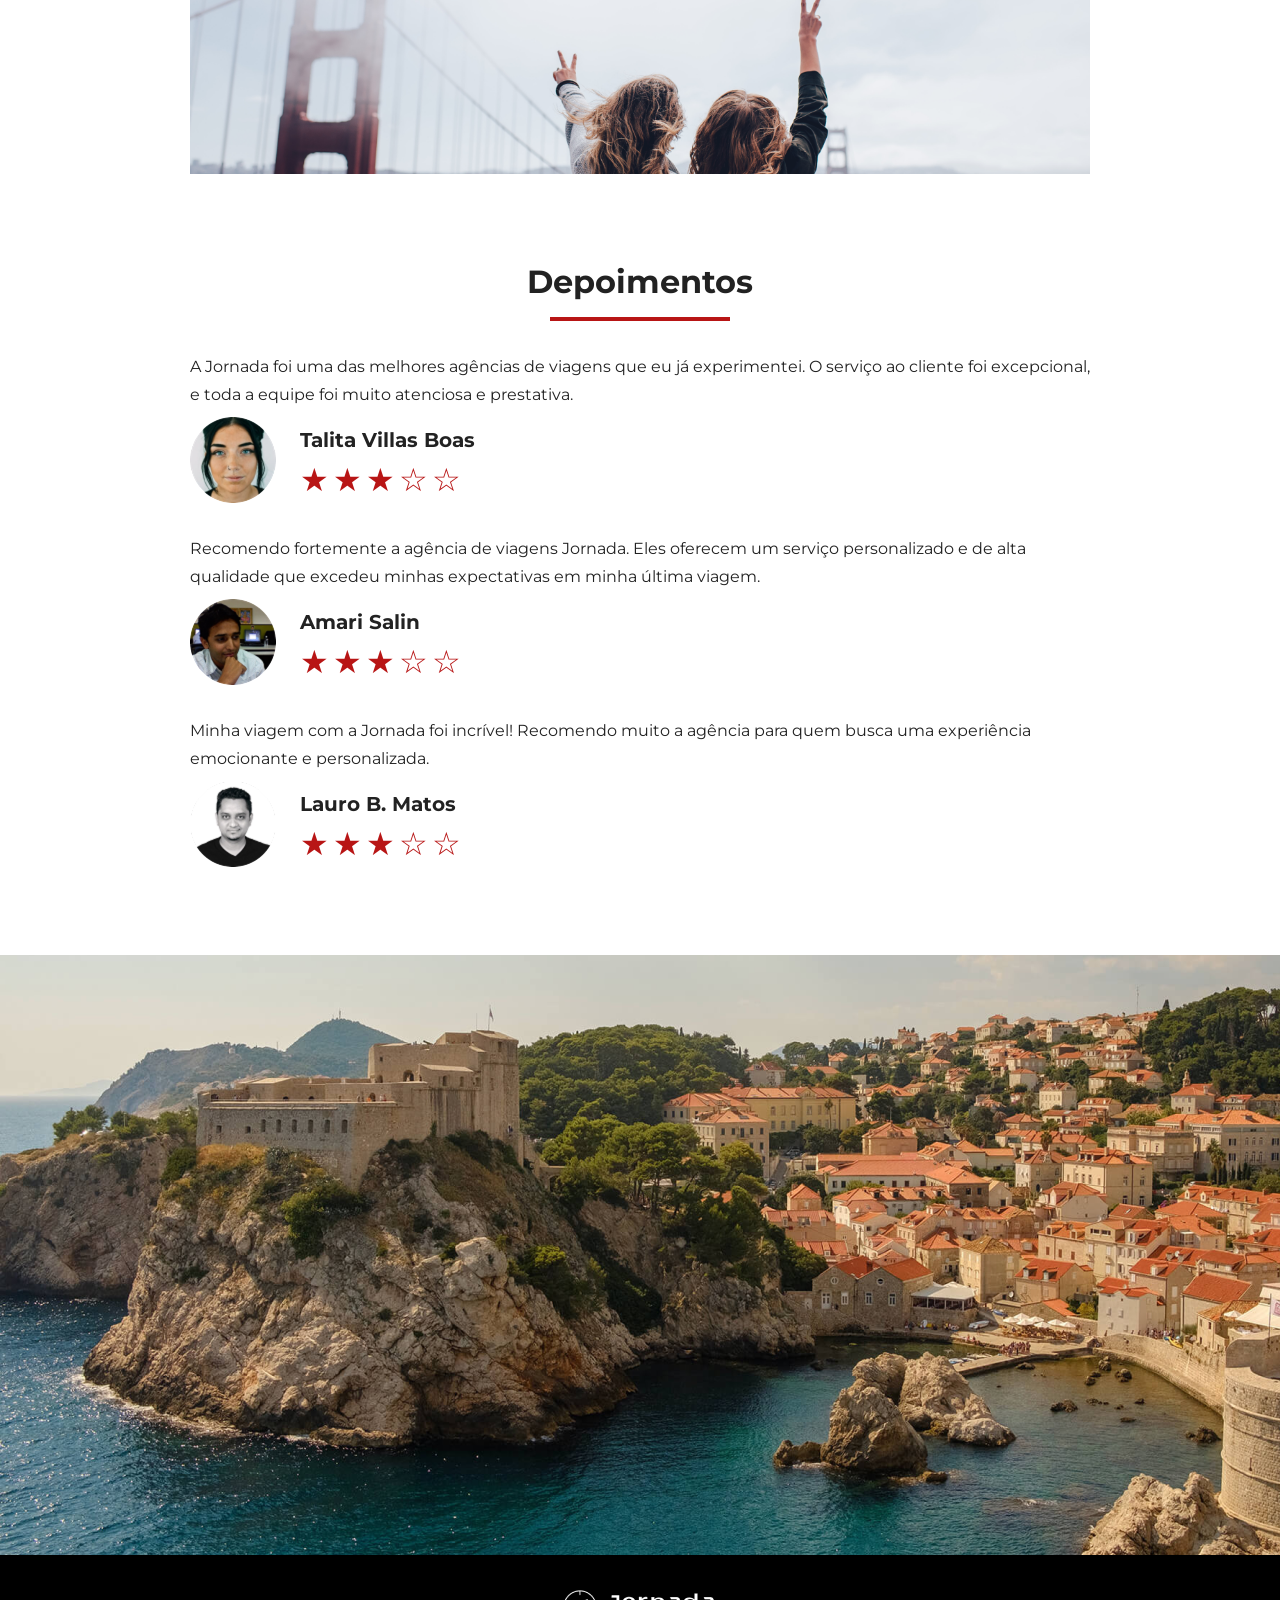
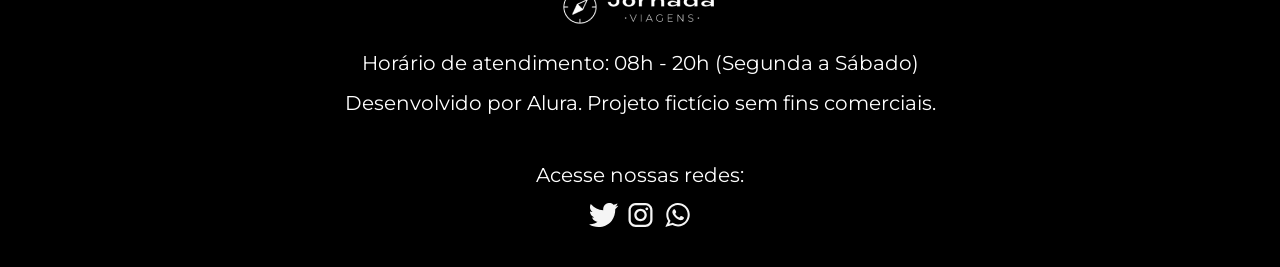
==== commit ff4acdf5: "Adiciona melhorias de acessibilidade" ====
--- a/index.html
+++ b/index.html
@@ -183,7 +183,7 @@
         <article class="item tokyo">
           <header>
             <div class="img-item"></div>
-            <h4 class="content-title">Tokyo</h4>
+            <h3 class="content-title">Tokyo</h3>
           </header>
           <p class="content-text">
             Tóquio é uma cidade vibrante e cosmopolita, com seus templos
@@ -203,7 +203,7 @@
         <article class="item osaka">
           <header>
             <div class="img-item"></div>
-            <h4 class="content-title">Osaka</h4>
+            <h3 class="content-title">Osaka</h3>
           </header>
           <p class="content-text">
             Osaka é uma cidade agitada e moderna no Japãos. A cidade é famosa
@@ -242,7 +242,7 @@
         </div>
       </div>
     </section>
-    <section class="testimonial">
+    <section class="testimonials">
       <div class="section-title">
         <h2>Depoimentos</h2>
         <hr />
@@ -262,7 +262,7 @@
               alt="imagem de perfil da cliente Talita Villas Boas"
             />
             <div class="profile-content">
-              <h4>Talita Villas Boas</h4>
+              <h3>Talita Villas Boas</h3>
               <div class="rating">
                 <span class="star">★</span>
                 <span class="star">★</span>
@@ -287,7 +287,7 @@
               alt="imagem de perfil do cliente Amari Salin"
             />
             <div class="profile-content">
-              <h4>Amari Salin</h4>
+              <h3>Amari Salin</h3>
               <div class="rating">
                 <span class="star">★</span>
                 <span class="star">★</span>
@@ -311,7 +311,7 @@
               alt="imagem de perfil do cliente Lauro B. Matos"
             />
             <div class="profile-content">
-              <h4>Lauro B. Matos</h4>
+              <h3>Lauro B. Matos</h3>
               <div class="rating">
                 <span class="star">★</span>
                 <span class="star">★</span>
@@ -336,20 +336,25 @@
       <div class="footer-social">
         <p>Acesse nossas redes:</p>
 
-        <a href="#" target="_blank"
+         <a href="#" target="_blank" title="Acesse o Twitter do Jornada Viagens"
           ><img
-            src="img/icon-twitter.svg"
-            alt="Acesse o Twitter do Jornada Viagens"
+            src="img/icone-twitter.svg"
+            alt="icone do Twitter na cor branca"
         /></a>
 
-        <a href="#" target="_blank"
+        <a
+          href="#"
+          target="_blank"
+          title="Acesse o Instagram do Jornada Viagens"
           ><img
-            src="img/icon-instragram.svg"
-            alt="Acesse o Instragram do Jornada Viagens"
+            src="img/icone-instagram.svg"
+            alt="icone do Instagram na cor branca"
         /></a>
 
-        <a href="#" target="_blank"
-          ><img src="img/icon-whatsapp.svg" alt="Entre em contato via Whatsapp"
+       <a href="#" target="_blank" title="Entre em contato através do whatsapp"
+          ><img
+            src="img/icone-whatsapp.svg"
+            alt="icone do whatsapp na cor branca"
         /></a>
       </div>
     </footer>
